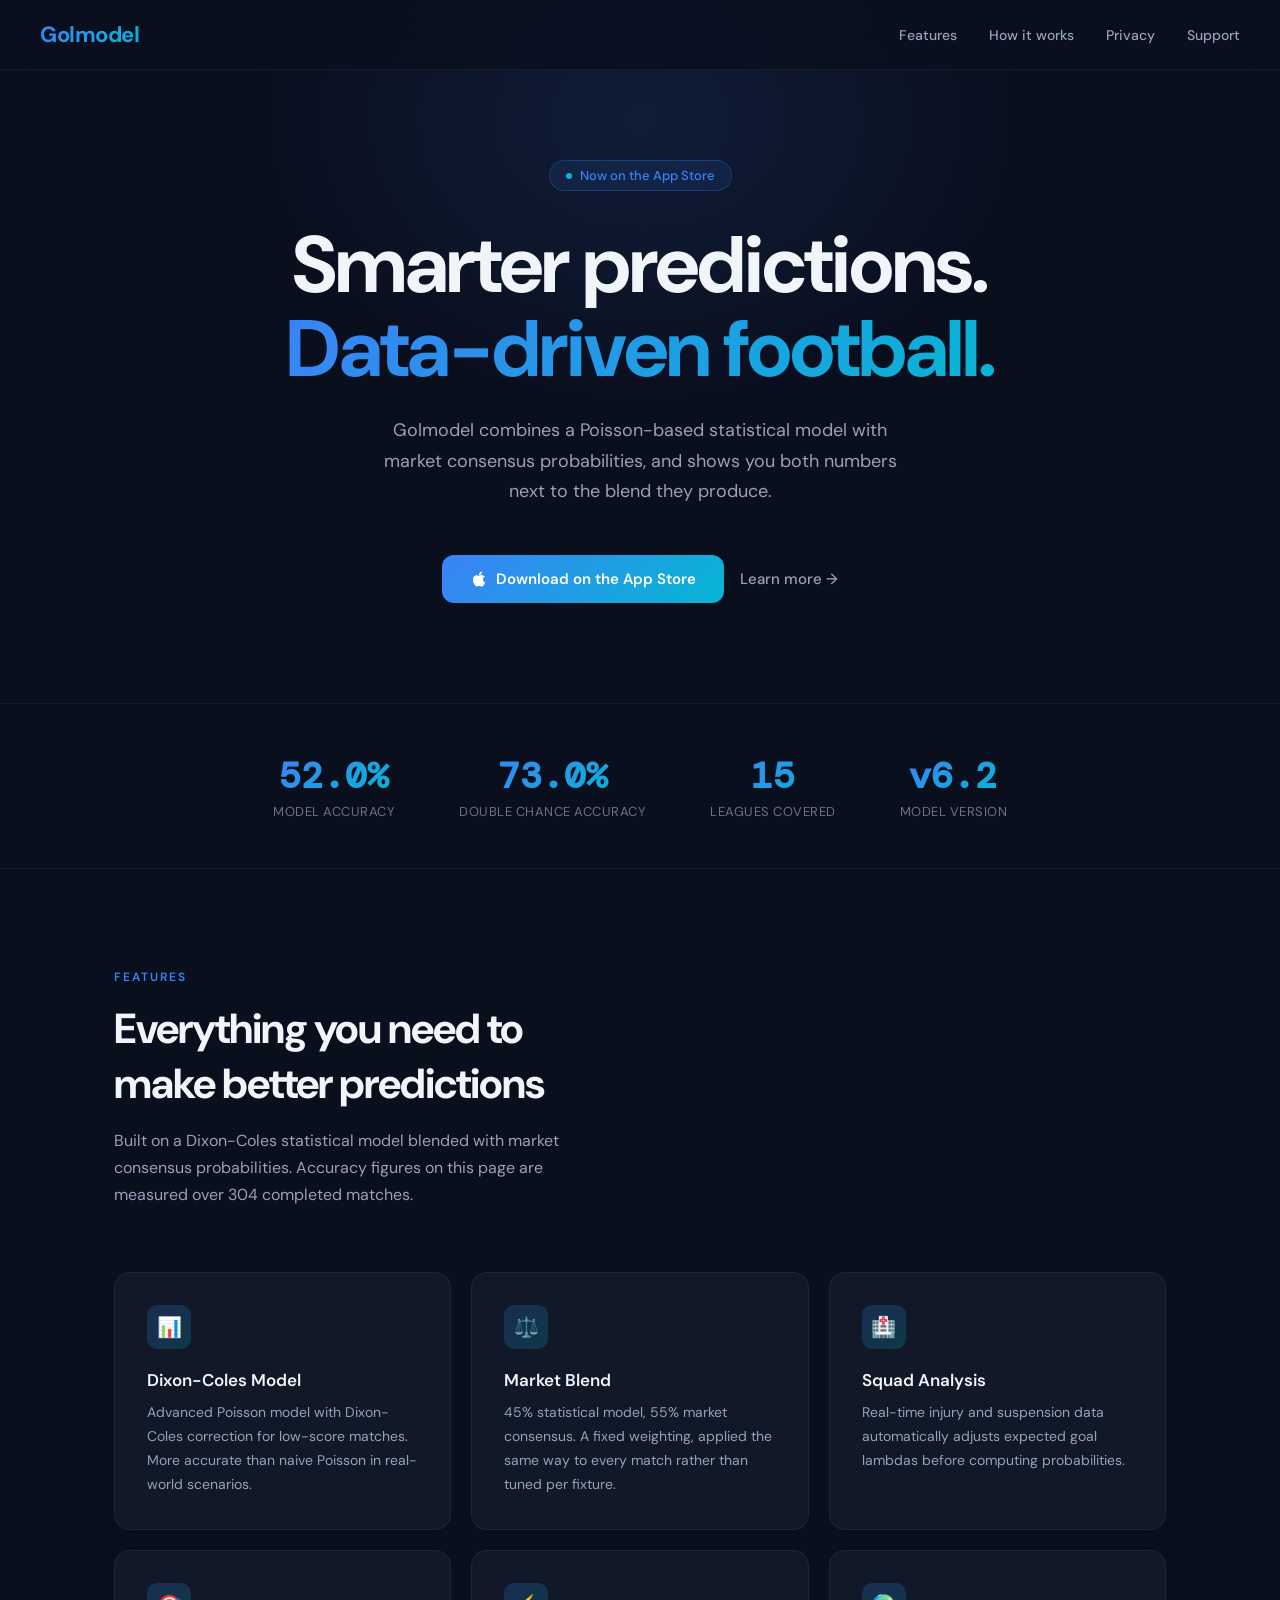
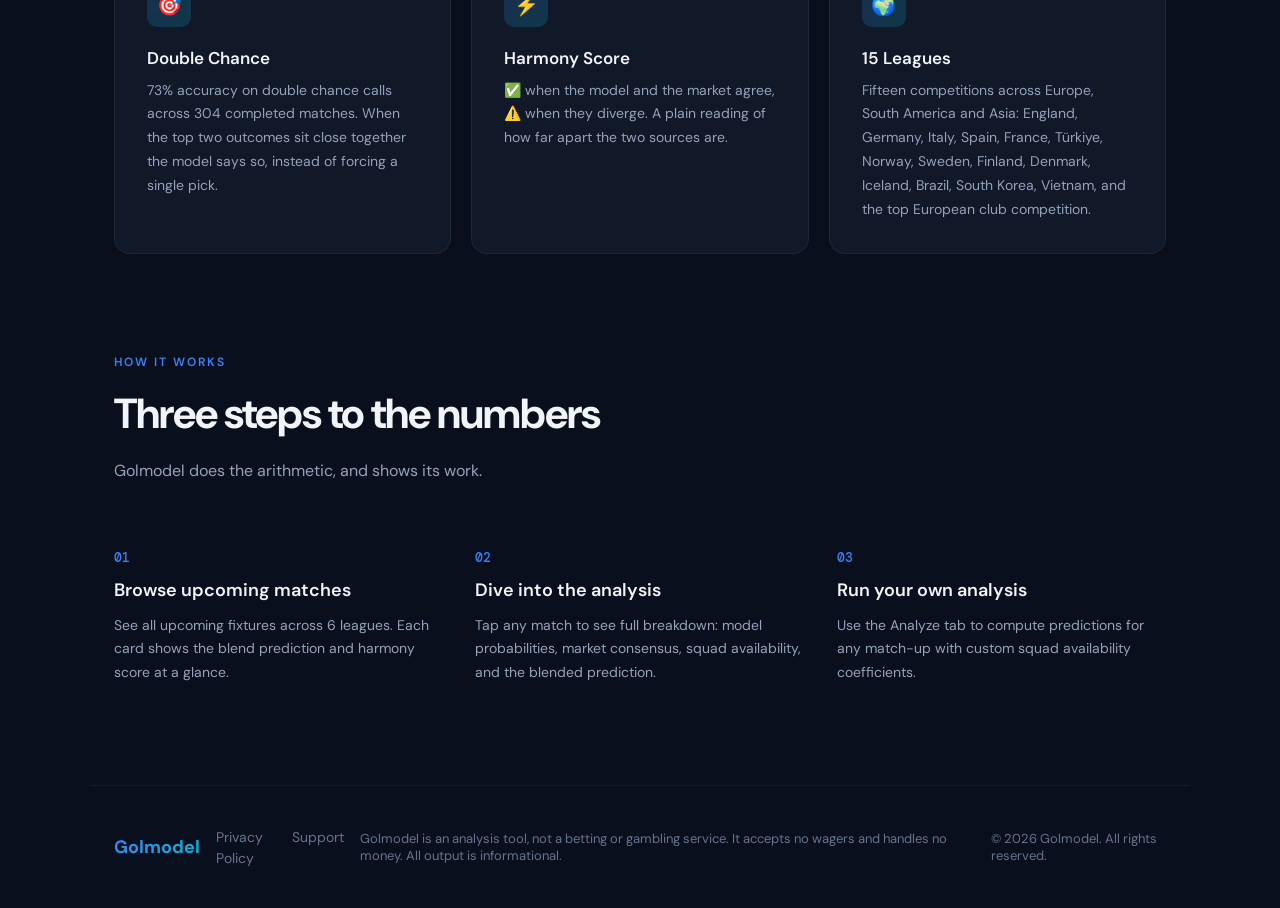
==== index.html @ 30068d5d "Say fifteen leagues, because that is how many there are The page claimed six and named six, with "fu" ====
<!DOCTYPE html>
<html lang="en">
<head>
  <meta charset="UTF-8">
  <meta name="viewport" content="width=device-width, initial-scale=1.0">
  <title>Golmodel — Football Predictions</title>
  <link rel="preconnect" href="https://fonts.googleapis.com">
  <link href="https://fonts.googleapis.com/css2?family=DM+Sans:wght@300;400;500;600;700&family=DM+Mono:wght@400;500&display=swap" rel="stylesheet">
  <style>
    :root {
      --bg: #0a0f1e;
      --card: #111827;
      --card2: #1e293b;
      --accent: #3b82f6;
      --cyan: #06b6d4;
      --muted: #64748b;
      --text: #f1f5f9;
      --text2: #94a3b8;
    }

    * { margin: 0; padding: 0; box-sizing: border-box; }

    body {
      font-family: 'DM Sans', sans-serif;
      background: var(--bg);
      color: var(--text);
      min-height: 100vh;
      overflow-x: hidden;
    }

    /* Background glow */
    body::before {
      content: '';
      position: fixed;
      top: -20%;
      left: 50%;
      transform: translateX(-50%);
      width: 800px;
      height: 600px;
      background: radial-gradient(ellipse, rgba(59,130,246,0.12) 0%, transparent 70%);
      pointer-events: none;
      z-index: 0;
    }

    nav {
      position: fixed;
      top: 0; left: 0; right: 0;
      z-index: 100;
      display: flex;
      align-items: center;
      justify-content: space-between;
      padding: 20px 40px;
      background: rgba(10,15,30,0.8);
      backdrop-filter: blur(20px);
      border-bottom: 1px solid rgba(255,255,255,0.05);
    }

    .nav-logo {
      font-size: 22px;
      font-weight: 700;
      background: linear-gradient(135deg, var(--accent), var(--cyan));
      -webkit-background-clip: text;
      -webkit-text-fill-color: transparent;
      letter-spacing: -0.5px;
    }

    .nav-links {
      display: flex;
      gap: 32px;
      list-style: none;
    }

    .nav-links a {
      color: var(--text2);
      text-decoration: none;
      font-size: 14px;
      font-weight: 500;
      transition: color 0.2s;
    }

    .nav-links a:hover { color: var(--text); }

    /* Hero */
    .hero {
      position: relative;
      z-index: 1;
      display: flex;
      flex-direction: column;
      align-items: center;
      text-align: center;
      padding: 160px 24px 100px;
    }

    .hero-badge {
      display: inline-flex;
      align-items: center;
      gap: 8px;
      background: rgba(59,130,246,0.1);
      border: 1px solid rgba(59,130,246,0.25);
      border-radius: 999px;
      padding: 6px 16px;
      font-size: 13px;
      font-weight: 500;
      color: var(--accent);
      margin-bottom: 32px;
    }

    .hero-badge::before {
      content: '';
      width: 6px;
      height: 6px;
      border-radius: 50%;
      background: var(--cyan);
      animation: pulse 2s infinite;
    }

    @keyframes pulse {
      0%, 100% { opacity: 1; transform: scale(1); }
      50% { opacity: 0.5; transform: scale(0.8); }
    }

    h1 {
      font-size: clamp(42px, 7vw, 80px);
      font-weight: 700;
      line-height: 1.05;
      letter-spacing: -2px;
      margin-bottom: 24px;
      max-width: 800px;
    }

    h1 span {
      background: linear-gradient(135deg, var(--accent) 0%, var(--cyan) 100%);
      -webkit-background-clip: text;
      -webkit-text-fill-color: transparent;
    }

    .hero-sub {
      font-size: 18px;
      color: var(--text2);
      max-width: 520px;
      line-height: 1.7;
      margin-bottom: 48px;
      font-weight: 400;
    }

    .cta-group {
      display: flex;
      gap: 16px;
      align-items: center;
      flex-wrap: wrap;
      justify-content: center;
    }

    .btn-primary {
      display: inline-flex;
      align-items: center;
      gap: 8px;
      background: linear-gradient(135deg, var(--accent), var(--cyan));
      color: white;
      text-decoration: none;
      padding: 14px 28px;
      border-radius: 12px;
      font-weight: 600;
      font-size: 15px;
      transition: opacity 0.2s, transform 0.2s;
    }

    .btn-primary:hover { opacity: 0.9; transform: translateY(-1px); }

    .btn-secondary {
      color: var(--text2);
      text-decoration: none;
      font-size: 15px;
      font-weight: 500;
      transition: color 0.2s;
    }

    .btn-secondary:hover { color: var(--text); }

    /* Stats bar */
    .stats-bar {
      position: relative;
      z-index: 1;
      display: flex;
      justify-content: center;
      gap: 64px;
      padding: 48px 24px;
      border-top: 1px solid rgba(255,255,255,0.05);
      border-bottom: 1px solid rgba(255,255,255,0.05);
      flex-wrap: wrap;
    }

    .stat {
      text-align: center;
    }

    .stat-value {
      font-size: 36px;
      font-weight: 700;
      background: linear-gradient(135deg, var(--accent), var(--cyan));
      -webkit-background-clip: text;
      -webkit-text-fill-color: transparent;
      font-family: 'DM Mono', monospace;
    }

    .stat-label {
      font-size: 13px;
      color: var(--muted);
      margin-top: 4px;
      text-transform: uppercase;
      letter-spacing: 0.5px;
    }

    /* Features */
    .section {
      position: relative;
      z-index: 1;
      max-width: 1100px;
      margin: 0 auto;
      padding: 100px 24px;
    }

    .section-label {
      font-size: 12px;
      font-weight: 600;
      color: var(--accent);
      text-transform: uppercase;
      letter-spacing: 2px;
      margin-bottom: 16px;
    }

    .section-title {
      font-size: clamp(28px, 4vw, 42px);
      font-weight: 700;
      letter-spacing: -1px;
      margin-bottom: 16px;
    }

    .section-sub {
      font-size: 16px;
      color: var(--text2);
      max-width: 480px;
      line-height: 1.7;
      margin-bottom: 64px;
    }

    .features-grid {
      display: grid;
      grid-template-columns: repeat(auto-fit, minmax(300px, 1fr));
      gap: 20px;
    }

    .feature-card {
      background: var(--card);
      border: 1px solid rgba(255,255,255,0.06);
      border-radius: 16px;
      padding: 32px;
      transition: border-color 0.2s, transform 0.2s;
    }

    .feature-card:hover {
      border-color: rgba(59,130,246,0.3);
      transform: translateY(-2px);
    }

    .feature-icon {
      width: 44px;
      height: 44px;
      border-radius: 10px;
      background: linear-gradient(135deg, rgba(59,130,246,0.2), rgba(6,182,212,0.2));
      display: flex;
      align-items: center;
      justify-content: center;
      font-size: 20px;
      margin-bottom: 20px;
    }

    .feature-title {
      font-size: 17px;
      font-weight: 600;
      margin-bottom: 10px;
    }

    .feature-desc {
      font-size: 14px;
      color: var(--text2);
      line-height: 1.7;
    }

    /* How it works */
    .steps {
      display: grid;
      grid-template-columns: repeat(auto-fit, minmax(220px, 1fr));
      gap: 32px;
    }

    .step {
      display: flex;
      flex-direction: column;
      gap: 12px;
    }

    .step-num {
      font-family: 'DM Mono', monospace;
      font-size: 13px;
      color: var(--accent);
      font-weight: 500;
    }

    .step-title {
      font-size: 18px;
      font-weight: 600;
    }

    .step-desc {
      font-size: 14px;
      color: var(--text2);
      line-height: 1.7;
    }

    /* Footer */
    footer {
      position: relative;
      z-index: 1;
      border-top: 1px solid rgba(255,255,255,0.05);
      padding: 40px 24px;
      display: flex;
      align-items: center;
      justify-content: space-between;
      max-width: 1100px;
      margin: 0 auto;
      flex-wrap: gap;
      gap: 16px;
    }

    .footer-logo {
      font-size: 18px;
      font-weight: 700;
      background: linear-gradient(135deg, var(--accent), var(--cyan));
      -webkit-background-clip: text;
      -webkit-text-fill-color: transparent;
    }

    .footer-links {
      display: flex;
      gap: 24px;
      list-style: none;
    }

    .footer-links a {
      color: var(--muted);
      text-decoration: none;
      font-size: 14px;
      transition: color 0.2s;
    }

    .footer-links a:hover { color: var(--text); }

    .footer-copy {
      color: var(--muted);
      font-size: 13px;
    }

    @media (max-width: 600px) {
      nav { padding: 16px 20px; }
      .nav-links { display: none; }
      .stats-bar { gap: 32px; }
      footer { flex-direction: column; text-align: center; }
    }
  </style>
</head>
<body>

  <nav>
    <div class="nav-logo">Golmodel</div>
    <ul class="nav-links">
      <li><a href="#features">Features</a></li>
      <li><a href="#how-it-works">How it works</a></li>
      <li><a href="privacy.html">Privacy</a></li>
      <li><a href="support.html">Support</a></li>
    </ul>
  </nav>

  <section class="hero">
    <div class="hero-badge">Now on the App Store</div>
    <h1>Smarter predictions.<br><span>Data-driven football.</span></h1>
    <p class="hero-sub">Golmodel combines a Poisson-based statistical model with market consensus probabilities, and shows you both numbers next to the blend they produce.</p>
    <div class="cta-group">
      <a href="https://apps.apple.com/app/id6762003027" class="btn-primary" target="_blank" rel="noopener">
        <svg width="18" height="18" viewBox="0 0 24 24" fill="currentColor"><path d="M18.71 19.5c-.83 1.24-1.71 2.45-3.05 2.47-1.34.03-1.77-.79-3.29-.79-1.53 0-2 .77-3.27.82-1.31.05-2.3-1.32-3.14-2.53C4.25 17 2.94 12.45 4.7 9.39c.87-1.52 2.43-2.48 4.12-2.51 1.28-.02 2.5.87 3.29.87.78 0 2.26-1.07 3.8-.91.65.03 2.47.26 3.64 1.98-.09.06-2.17 1.28-2.15 3.81.03 3.02 2.65 4.03 2.68 4.04-.03.07-.42 1.44-1.38 2.83M13 3.5c.73-.83 1.94-1.46 2.94-1.5.13 1.17-.34 2.35-1.04 3.19-.69.85-1.83 1.51-2.95 1.42-.15-1.15.41-2.35 1.05-3.11z"/></svg>
        Download on the App Store
      </a>
      <a href="#features" class="btn-secondary">Learn more →</a>
    </div>
  </section>

  <div class="stats-bar">
    <div class="stat">
      <div class="stat-value">52.0%</div>
      <div class="stat-label">Model accuracy</div>
    </div>
    <div class="stat">
      <div class="stat-value">73.0%</div>
      <div class="stat-label">Double chance accuracy</div>
    </div>
    <div class="stat">
      <div class="stat-value">15</div>
      <div class="stat-label">Leagues covered</div>
    </div>
    <div class="stat">
      <div class="stat-value">v6.2</div>
      <div class="stat-label">Model version</div>
    </div>
  </div>

  <section class="section" id="features">
    <div class="section-label">Features</div>
    <h2 class="section-title">Everything you need to<br>make better predictions</h2>
    <p class="section-sub">Built on a Dixon-Coles statistical model blended with market consensus probabilities. Accuracy figures on this page are measured over 304 completed matches.</p>
    <div class="features-grid">
      <div class="feature-card">
        <div class="feature-icon">📊</div>
        <div class="feature-title">Dixon-Coles Model</div>
        <div class="feature-desc">Advanced Poisson model with Dixon-Coles correction for low-score matches. More accurate than naive Poisson in real-world scenarios.</div>
      </div>
      <div class="feature-card">
        <div class="feature-icon">⚖️</div>
        <div class="feature-title">Market Blend</div>
        <div class="feature-desc">45% statistical model, 55% market consensus. A fixed weighting, applied the same way to every match rather than tuned per fixture.</div>
      </div>
      <div class="feature-card">
        <div class="feature-icon">🏥</div>
        <div class="feature-title">Squad Analysis</div>
        <div class="feature-desc">Real-time injury and suspension data automatically adjusts expected goal lambdas before computing probabilities.</div>
      </div>
      <div class="feature-card">
        <div class="feature-icon">🎯</div>
        <div class="feature-title">Double Chance</div>
        <div class="feature-desc">73% accuracy on double chance calls across 304 completed matches. When the top two outcomes sit close together the model says so, instead of forcing a single pick.</div>
      </div>
      <div class="feature-card">
        <div class="feature-icon">⚡️</div>
        <div class="feature-title">Harmony Score</div>
        <div class="feature-desc">✅ when the model and the market agree, ⚠️ when they diverge. A plain reading of how far apart the two sources are.</div>
      </div>
      <div class="feature-card">
        <div class="feature-icon">🌍</div>
        <div class="feature-title">15 Leagues</div>
        <div class="feature-desc">Fifteen competitions across Europe, South America and Asia: England, Germany, Italy, Spain, France, Türkiye, Norway, Sweden, Finland, Denmark, Iceland, Brazil, South Korea, Vietnam, and the top European club competition.</div>
      </div>
    </div>
  </section>

  <section class="section" id="how-it-works" style="padding-top: 0;">
    <div class="section-label">How it works</div>
    <h2 class="section-title">Three steps to the numbers</h2>
    <p class="section-sub">Golmodel does the arithmetic, and shows its work.</p>
    <div class="steps">
      <div class="step">
        <div class="step-num">01</div>
        <div class="step-title">Browse upcoming matches</div>
        <div class="step-desc">See all upcoming fixtures across 6 leagues. Each card shows the blend prediction and harmony score at a glance.</div>
      </div>
      <div class="step">
        <div class="step-num">02</div>
        <div class="step-title">Dive into the analysis</div>
        <div class="step-desc">Tap any match to see full breakdown: model probabilities, market consensus, squad availability, and the blended prediction.</div>
      </div>
      <div class="step">
        <div class="step-num">03</div>
        <div class="step-title">Run your own analysis</div>
        <div class="step-desc">Use the Analyze tab to compute predictions for any match-up with custom squad availability coefficients.</div>
      </div>
    </div>
  </section>

  <footer>
    <div class="footer-logo">Golmodel</div>
    <ul class="footer-links">
      <li><a href="privacy.html">Privacy Policy</a></li>
      <li><a href="support.html">Support</a></li>
    </ul>
    <div class="footer-copy">Golmodel is an analysis tool, not a betting or gambling service. It accepts no wagers and handles no money. All output is informational.</div>
    <div class="footer-copy">© 2026 Golmodel. All rights reserved.</div>
  </footer>

</body>
</html>
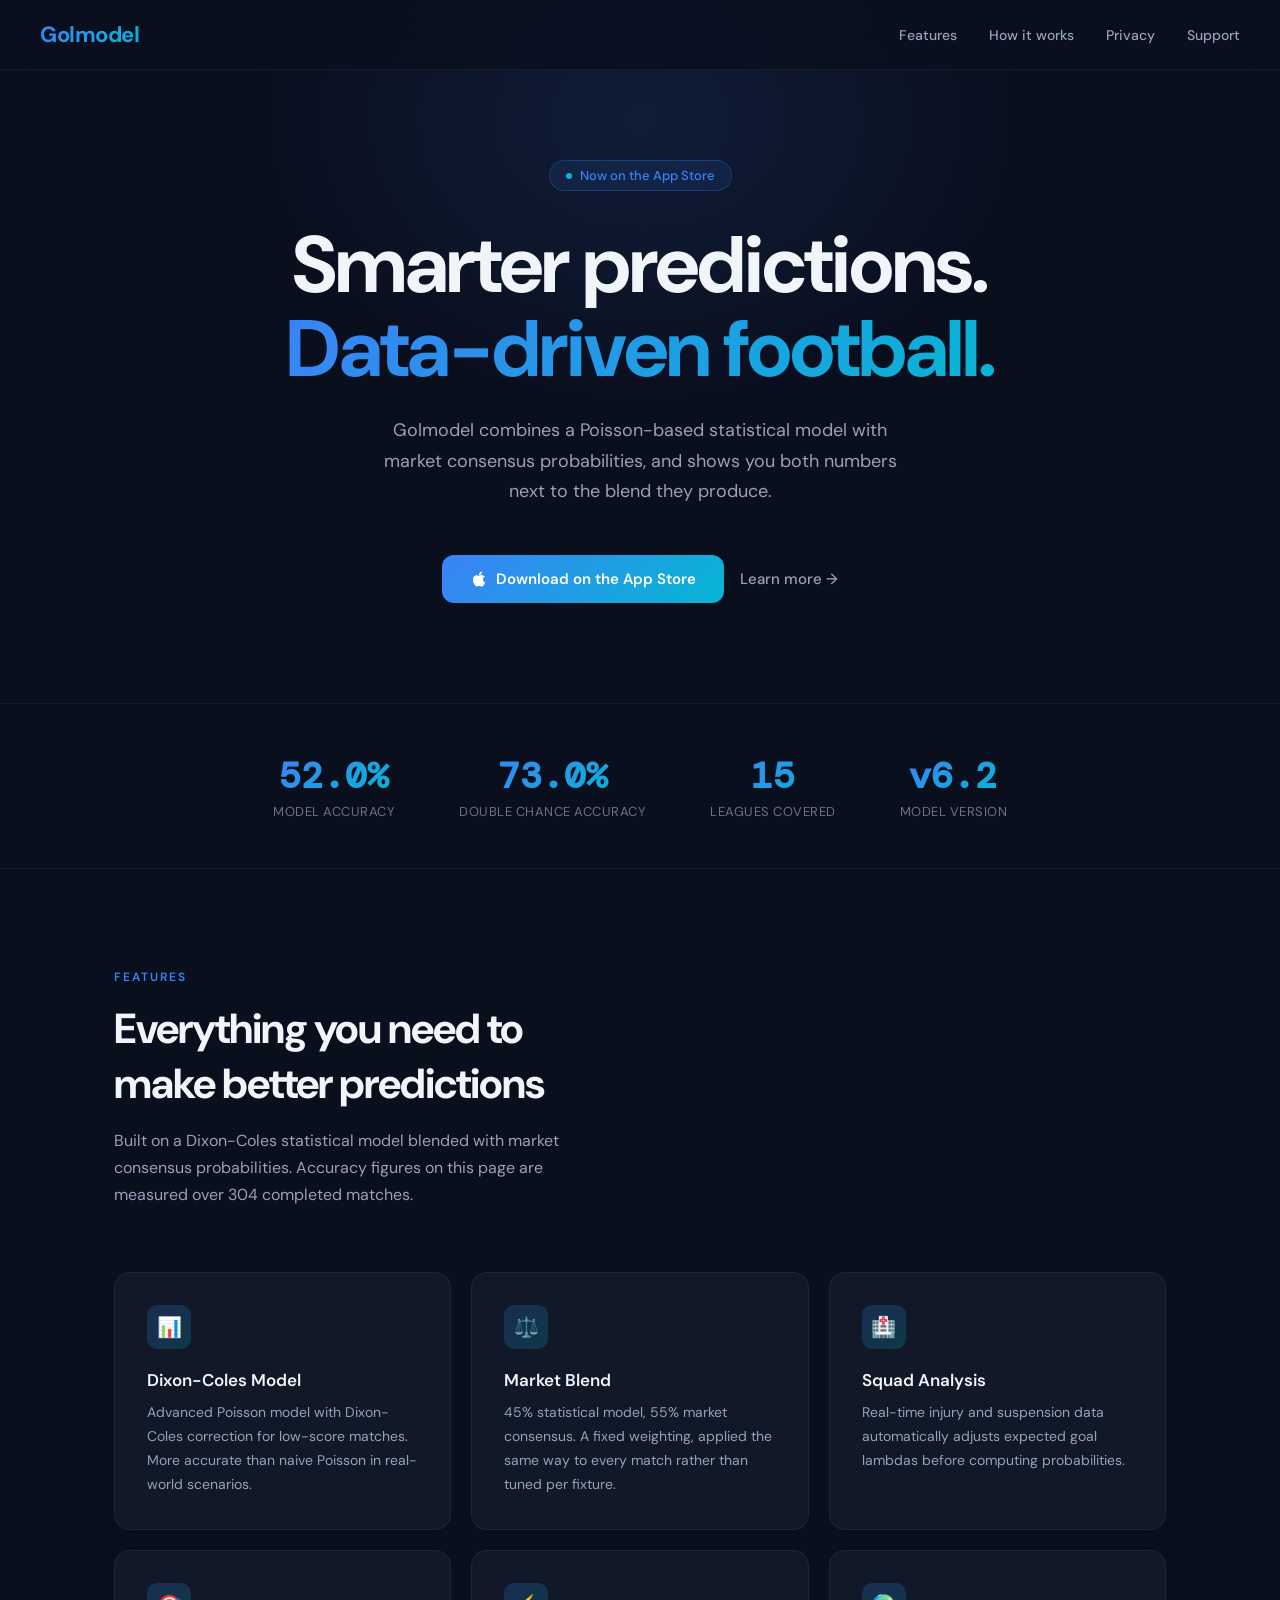
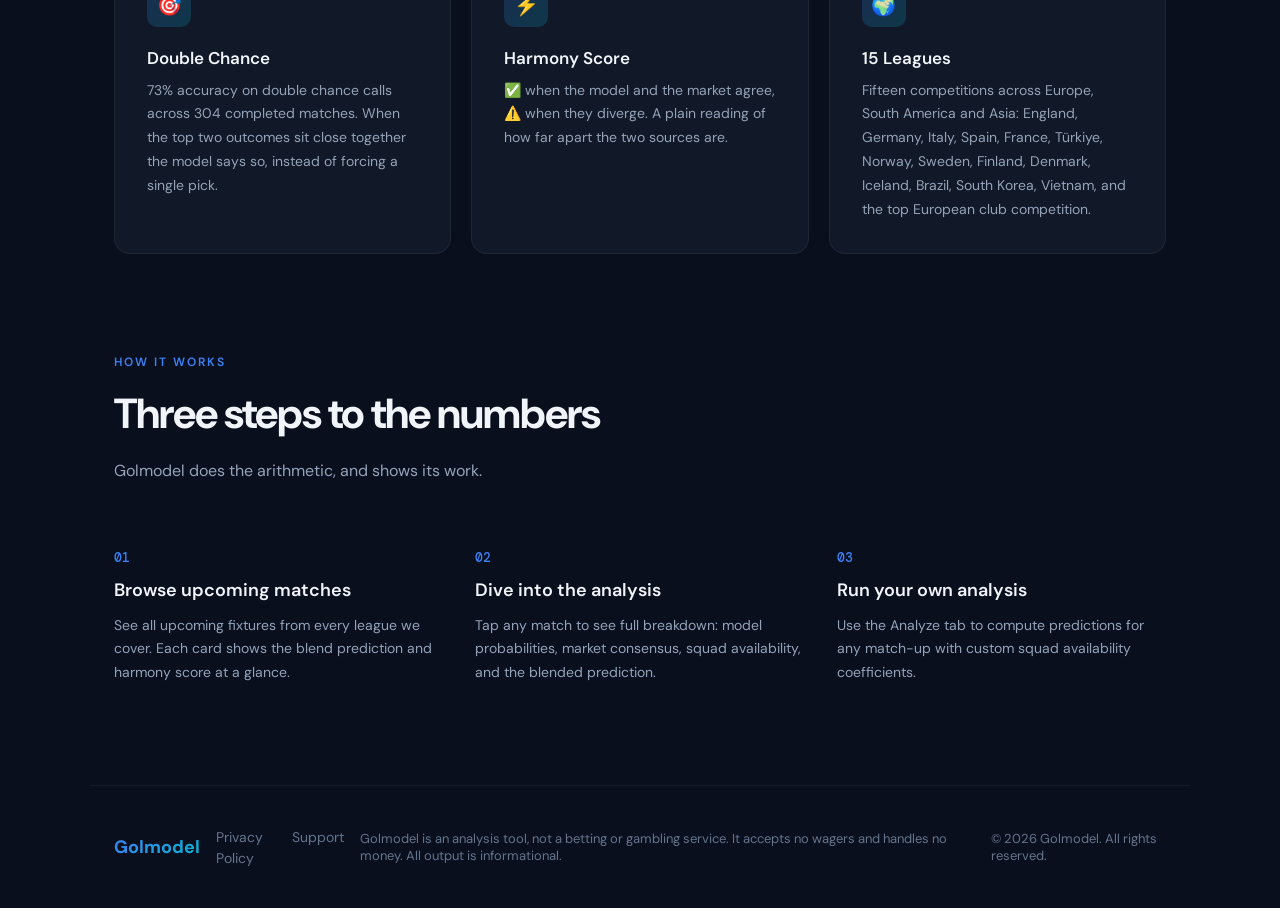
==== commit 5d42d0b3: "Drop the third league count, the one I missed 30068d5 fixed the stat tile and the feature card and l" ====
--- a/index.html
+++ b/index.html
@@ -459,7 +459,7 @@
       <div class="step">
         <div class="step-num">01</div>
         <div class="step-title">Browse upcoming matches</div>
-        <div class="step-desc">See all upcoming fixtures across 6 leagues. Each card shows the blend prediction and harmony score at a glance.</div>
+        <div class="step-desc">See all upcoming fixtures from every league we cover. Each card shows the blend prediction and harmony score at a glance.</div>
       </div>
       <div class="step">
         <div class="step-num">02</div>
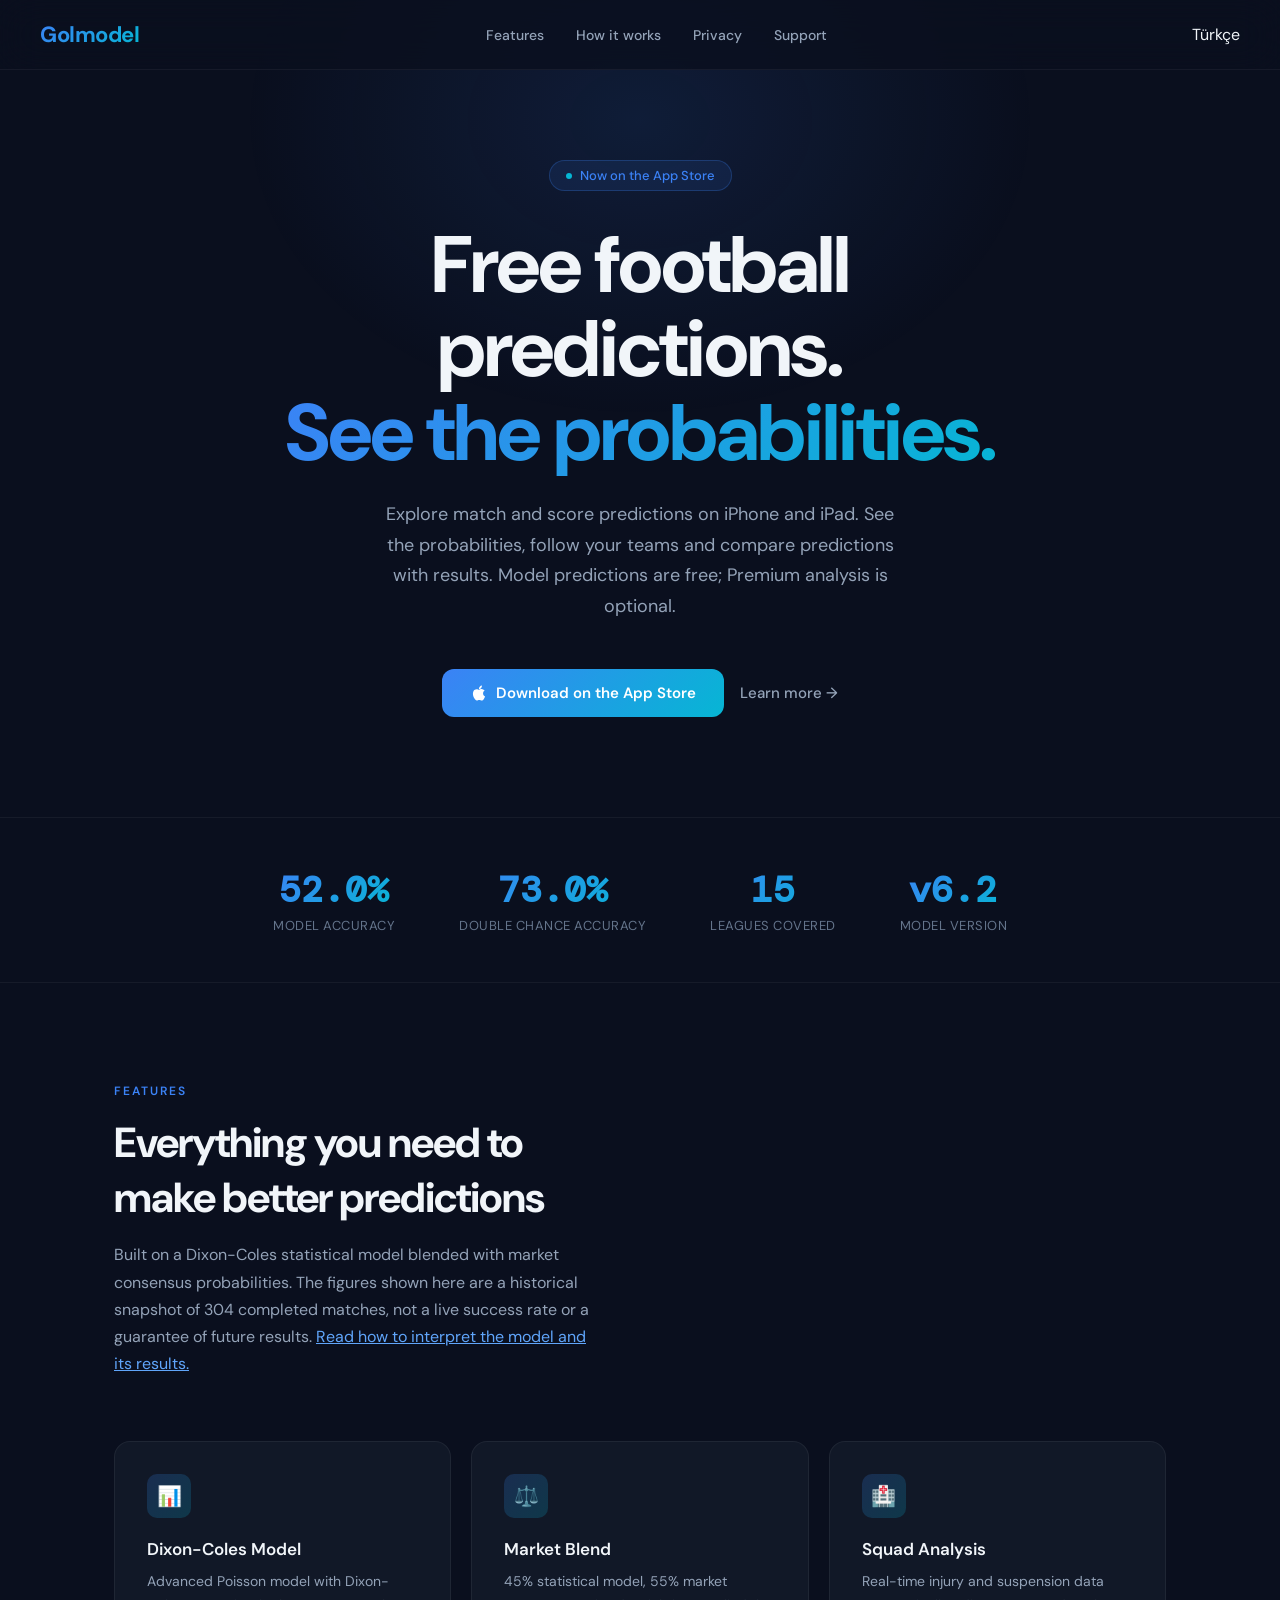
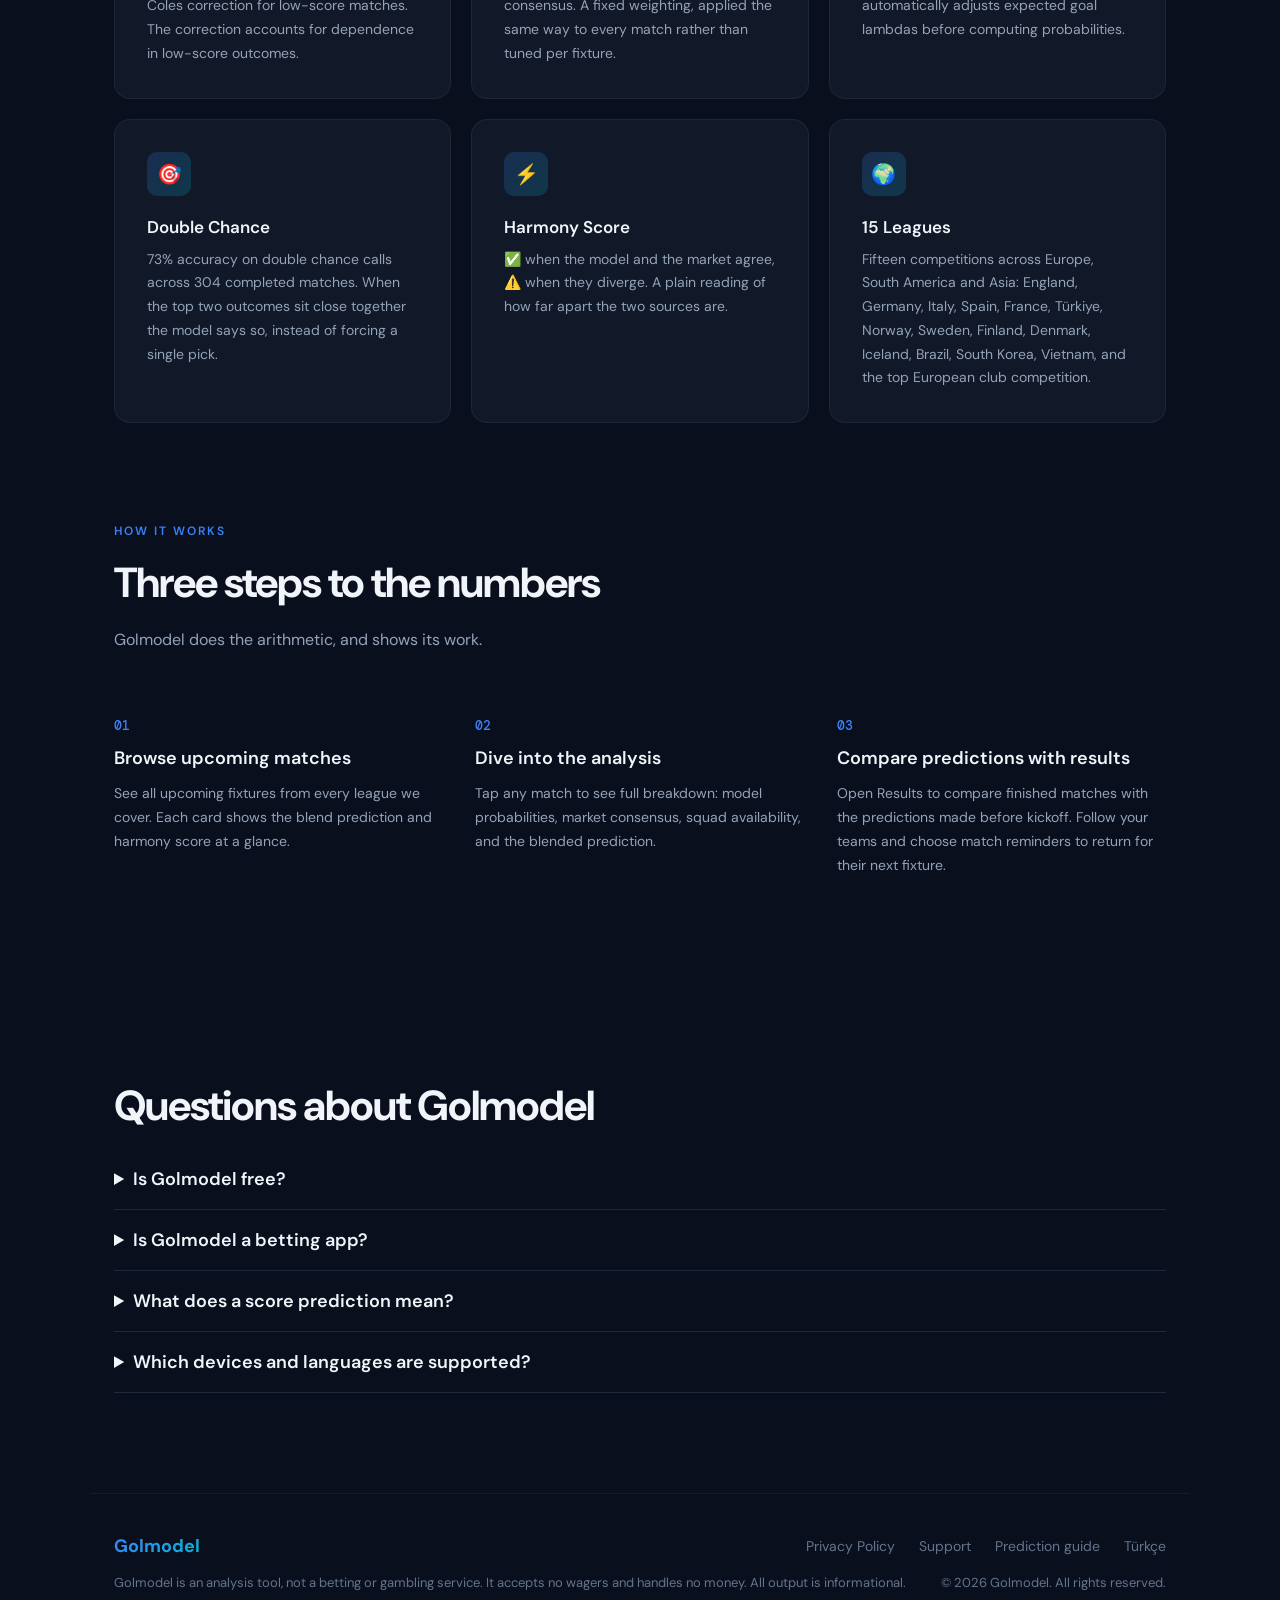
==== commit deaa2455: "Add Turkish pages and improve search discovery Co-Authored-By: Claude Opus 5.5 <noreply@anthropic.co" ====
--- a/index.html
+++ b/index.html
@@ -3,388 +3,46 @@
 <head>
   <meta charset="UTF-8">
   <meta name="viewport" content="width=device-width, initial-scale=1.0">
-  <title>Golmodel — Football Predictions</title>
+  <title>Golmodel: Free Football Predictions for iPhone &amp; iPad</title>
+  <meta name="description" content="Explore free football match predictions, score probabilities and past results. Follow your teams with Golmodel for iPhone and iPad. Optional Premium analysis.">
+  <link rel="canonical" href="https://brksp.github.io/fureca-website/">
+  <meta name="robots" content="index,follow,max-image-preview:large">
+  <meta name="apple-itunes-app" content="app-id=6762003027">
+  <meta property="og:type" content="website">
+  <meta property="og:site_name" content="Golmodel">
+  <meta property="og:title" content="Golmodel: Free Football Predictions for iPhone &amp; iPad">
+  <meta property="og:description" content="Explore free football match predictions, score probabilities and past results. Follow your teams with Golmodel for iPhone and iPad. Optional Premium analysis.">
+  <meta property="og:url" content="https://brksp.github.io/fureca-website/">
+  <meta property="og:locale" content="en_US">
+  <meta name="twitter:card" content="summary">
+  <meta name="twitter:title" content="Golmodel: Free Football Predictions for iPhone &amp; iPad">
+  <meta name="twitter:description" content="Explore free football match predictions, score probabilities and past results. Follow your teams with Golmodel for iPhone and iPad. Optional Premium analysis.">
+  <link rel="alternate" hreflang="en" href="https://brksp.github.io/fureca-website/">
+  <link rel="alternate" hreflang="tr" href="https://brksp.github.io/fureca-website/tr/">
+  <link rel="alternate" hreflang="x-default" href="https://brksp.github.io/fureca-website/">
+  <script type="application/ld+json">{"@context": "https://schema.org", "@type": "WebPage", "@id": "https://brksp.github.io/fureca-website/#page", "url": "https://brksp.github.io/fureca-website/", "name": "Golmodel: Free Football Predictions for iPhone & iPad", "description": "Explore free football match predictions, score probabilities and past results. Follow your teams with Golmodel for iPhone and iPad. Optional Premium analysis.", "inLanguage": "en", "mainEntity": {"@type": "SoftwareApplication", "@id": "https://brksp.github.io/fureca-website/#app", "name": "Golmodel", "url": "https://brksp.github.io/fureca-website/", "applicationCategory": "SportsApplication", "operatingSystem": "iOS 17.0 or later; iPadOS 17.0 or later", "inLanguage": ["en", "tr"], "downloadUrl": "https://apps.apple.com/app/id6762003027", "sameAs": ["https://apps.apple.com/app/id6762003027"], "offers": {"@type": "Offer", "price": "0", "priceCurrency": "USD", "description": "Free download and model predictions; optional in-app purchases."}}}</script>
+
   <link rel="preconnect" href="https://fonts.googleapis.com">
   <link href="https://fonts.googleapis.com/css2?family=DM+Sans:wght@300;400;500;600;700&family=DM+Mono:wght@400;500&display=swap" rel="stylesheet">
-  <style>
-    :root {
-      --bg: #0a0f1e;
-      --card: #111827;
-      --card2: #1e293b;
-      --accent: #3b82f6;
-      --cyan: #06b6d4;
-      --muted: #64748b;
-      --text: #f1f5f9;
-      --text2: #94a3b8;
-    }
-
-    * { margin: 0; padding: 0; box-sizing: border-box; }
-
-    body {
-      font-family: 'DM Sans', sans-serif;
-      background: var(--bg);
-      color: var(--text);
-      min-height: 100vh;
-      overflow-x: hidden;
-    }
-
-    /* Background glow */
-    body::before {
-      content: '';
-      position: fixed;
-      top: -20%;
-      left: 50%;
-      transform: translateX(-50%);
-      width: 800px;
-      height: 600px;
-      background: radial-gradient(ellipse, rgba(59,130,246,0.12) 0%, transparent 70%);
-      pointer-events: none;
-      z-index: 0;
-    }
-
-    nav {
-      position: fixed;
-      top: 0; left: 0; right: 0;
-      z-index: 100;
-      display: flex;
-      align-items: center;
-      justify-content: space-between;
-      padding: 20px 40px;
-      background: rgba(10,15,30,0.8);
-      backdrop-filter: blur(20px);
-      border-bottom: 1px solid rgba(255,255,255,0.05);
-    }
-
-    .nav-logo {
-      font-size: 22px;
-      font-weight: 700;
-      background: linear-gradient(135deg, var(--accent), var(--cyan));
-      -webkit-background-clip: text;
-      -webkit-text-fill-color: transparent;
-      letter-spacing: -0.5px;
-    }
-
-    .nav-links {
-      display: flex;
-      gap: 32px;
-      list-style: none;
-    }
-
-    .nav-links a {
-      color: var(--text2);
-      text-decoration: none;
-      font-size: 14px;
-      font-weight: 500;
-      transition: color 0.2s;
-    }
-
-    .nav-links a:hover { color: var(--text); }
-
-    /* Hero */
-    .hero {
-      position: relative;
-      z-index: 1;
-      display: flex;
-      flex-direction: column;
-      align-items: center;
-      text-align: center;
-      padding: 160px 24px 100px;
-    }
-
-    .hero-badge {
-      display: inline-flex;
-      align-items: center;
-      gap: 8px;
-      background: rgba(59,130,246,0.1);
-      border: 1px solid rgba(59,130,246,0.25);
-      border-radius: 999px;
-      padding: 6px 16px;
-      font-size: 13px;
-      font-weight: 500;
-      color: var(--accent);
-      margin-bottom: 32px;
-    }
-
-    .hero-badge::before {
-      content: '';
-      width: 6px;
-      height: 6px;
-      border-radius: 50%;
-      background: var(--cyan);
-      animation: pulse 2s infinite;
-    }
-
-    @keyframes pulse {
-      0%, 100% { opacity: 1; transform: scale(1); }
-      50% { opacity: 0.5; transform: scale(0.8); }
-    }
-
-    h1 {
-      font-size: clamp(42px, 7vw, 80px);
-      font-weight: 700;
-      line-height: 1.05;
-      letter-spacing: -2px;
-      margin-bottom: 24px;
-      max-width: 800px;
-    }
-
-    h1 span {
-      background: linear-gradient(135deg, var(--accent) 0%, var(--cyan) 100%);
-      -webkit-background-clip: text;
-      -webkit-text-fill-color: transparent;
-    }
-
-    .hero-sub {
-      font-size: 18px;
-      color: var(--text2);
-      max-width: 520px;
-      line-height: 1.7;
-      margin-bottom: 48px;
-      font-weight: 400;
-    }
-
-    .cta-group {
-      display: flex;
-      gap: 16px;
-      align-items: center;
-      flex-wrap: wrap;
-      justify-content: center;
-    }
-
-    .btn-primary {
-      display: inline-flex;
-      align-items: center;
-      gap: 8px;
-      background: linear-gradient(135deg, var(--accent), var(--cyan));
-      color: white;
-      text-decoration: none;
-      padding: 14px 28px;
-      border-radius: 12px;
-      font-weight: 600;
-      font-size: 15px;
-      transition: opacity 0.2s, transform 0.2s;
-    }
-
-    .btn-primary:hover { opacity: 0.9; transform: translateY(-1px); }
-
-    .btn-secondary {
-      color: var(--text2);
-      text-decoration: none;
-      font-size: 15px;
-      font-weight: 500;
-      transition: color 0.2s;
-    }
-
-    .btn-secondary:hover { color: var(--text); }
-
-    /* Stats bar */
-    .stats-bar {
-      position: relative;
-      z-index: 1;
-      display: flex;
-      justify-content: center;
-      gap: 64px;
-      padding: 48px 24px;
-      border-top: 1px solid rgba(255,255,255,0.05);
-      border-bottom: 1px solid rgba(255,255,255,0.05);
-      flex-wrap: wrap;
-    }
-
-    .stat {
-      text-align: center;
-    }
-
-    .stat-value {
-      font-size: 36px;
-      font-weight: 700;
-      background: linear-gradient(135deg, var(--accent), var(--cyan));
-      -webkit-background-clip: text;
-      -webkit-text-fill-color: transparent;
-      font-family: 'DM Mono', monospace;
-    }
-
-    .stat-label {
-      font-size: 13px;
-      color: var(--muted);
-      margin-top: 4px;
-      text-transform: uppercase;
-      letter-spacing: 0.5px;
-    }
-
-    /* Features */
-    .section {
-      position: relative;
-      z-index: 1;
-      max-width: 1100px;
-      margin: 0 auto;
-      padding: 100px 24px;
-    }
-
-    .section-label {
-      font-size: 12px;
-      font-weight: 600;
-      color: var(--accent);
-      text-transform: uppercase;
-      letter-spacing: 2px;
-      margin-bottom: 16px;
-    }
-
-    .section-title {
-      font-size: clamp(28px, 4vw, 42px);
-      font-weight: 700;
-      letter-spacing: -1px;
-      margin-bottom: 16px;
-    }
-
-    .section-sub {
-      font-size: 16px;
-      color: var(--text2);
-      max-width: 480px;
-      line-height: 1.7;
-      margin-bottom: 64px;
-    }
-
-    .features-grid {
-      display: grid;
-      grid-template-columns: repeat(auto-fit, minmax(300px, 1fr));
-      gap: 20px;
-    }
-
-    .feature-card {
-      background: var(--card);
-      border: 1px solid rgba(255,255,255,0.06);
-      border-radius: 16px;
-      padding: 32px;
-      transition: border-color 0.2s, transform 0.2s;
-    }
-
-    .feature-card:hover {
-      border-color: rgba(59,130,246,0.3);
-      transform: translateY(-2px);
-    }
-
-    .feature-icon {
-      width: 44px;
-      height: 44px;
-      border-radius: 10px;
-      background: linear-gradient(135deg, rgba(59,130,246,0.2), rgba(6,182,212,0.2));
-      display: flex;
-      align-items: center;
-      justify-content: center;
-      font-size: 20px;
-      margin-bottom: 20px;
-    }
-
-    .feature-title {
-      font-size: 17px;
-      font-weight: 600;
-      margin-bottom: 10px;
-    }
-
-    .feature-desc {
-      font-size: 14px;
-      color: var(--text2);
-      line-height: 1.7;
-    }
-
-    /* How it works */
-    .steps {
-      display: grid;
-      grid-template-columns: repeat(auto-fit, minmax(220px, 1fr));
-      gap: 32px;
-    }
-
-    .step {
-      display: flex;
-      flex-direction: column;
-      gap: 12px;
-    }
-
-    .step-num {
-      font-family: 'DM Mono', monospace;
-      font-size: 13px;
-      color: var(--accent);
-      font-weight: 500;
-    }
-
-    .step-title {
-      font-size: 18px;
-      font-weight: 600;
-    }
-
-    .step-desc {
-      font-size: 14px;
-      color: var(--text2);
-      line-height: 1.7;
-    }
-
-    /* Footer */
-    footer {
-      position: relative;
-      z-index: 1;
-      border-top: 1px solid rgba(255,255,255,0.05);
-      padding: 40px 24px;
-      display: flex;
-      align-items: center;
-      justify-content: space-between;
-      max-width: 1100px;
-      margin: 0 auto;
-      flex-wrap: gap;
-      gap: 16px;
-    }
-
-    .footer-logo {
-      font-size: 18px;
-      font-weight: 700;
-      background: linear-gradient(135deg, var(--accent), var(--cyan));
-      -webkit-background-clip: text;
-      -webkit-text-fill-color: transparent;
-    }
-
-    .footer-links {
-      display: flex;
-      gap: 24px;
-      list-style: none;
-    }
-
-    .footer-links a {
-      color: var(--muted);
-      text-decoration: none;
-      font-size: 14px;
-      transition: color 0.2s;
-    }
-
-    .footer-links a:hover { color: var(--text); }
-
-    .footer-copy {
-      color: var(--muted);
-      font-size: 13px;
-    }
-
-    @media (max-width: 600px) {
-      nav { padding: 16px 20px; }
-      .nav-links { display: none; }
-      .stats-bar { gap: 32px; }
-      footer { flex-direction: column; text-align: center; }
-    }
-  </style>
+  <link rel="stylesheet" href="assets/site.css">
 </head>
 <body>
 
   <nav>
-    <div class="nav-logo">Golmodel</div>
+    <a class="nav-logo" href="./">Golmodel</a>
     <ul class="nav-links">
       <li><a href="#features">Features</a></li>
       <li><a href="#how-it-works">How it works</a></li>
       <li><a href="privacy.html">Privacy</a></li>
       <li><a href="support.html">Support</a></li>
     </ul>
+    <a class="language-link" href="tr/" lang="tr" hreflang="tr">Türkçe</a>
   </nav>
 
   <section class="hero">
     <div class="hero-badge">Now on the App Store</div>
-    <h1>Smarter predictions.<br><span>Data-driven football.</span></h1>
-    <p class="hero-sub">Golmodel combines a Poisson-based statistical model with market consensus probabilities, and shows you both numbers next to the blend they produce.</p>
+    <h1>Free football predictions.<br><span>See the probabilities.</span></h1>
+    <p class="hero-sub">Explore match and score predictions on iPhone and iPad. See the probabilities, follow your teams and compare predictions with results. Model predictions are free; Premium analysis is optional.</p>
     <div class="cta-group">
       <a href="https://apps.apple.com/app/id6762003027" class="btn-primary" target="_blank" rel="noopener">
         <svg width="18" height="18" viewBox="0 0 24 24" fill="currentColor"><path d="M18.71 19.5c-.83 1.24-1.71 2.45-3.05 2.47-1.34.03-1.77-.79-3.29-.79-1.53 0-2 .77-3.27.82-1.31.05-2.3-1.32-3.14-2.53C4.25 17 2.94 12.45 4.7 9.39c.87-1.52 2.43-2.48 4.12-2.51 1.28-.02 2.5.87 3.29.87.78 0 2.26-1.07 3.8-.91.65.03 2.47.26 3.64 1.98-.09.06-2.17 1.28-2.15 3.81.03 3.02 2.65 4.03 2.68 4.04-.03.07-.42 1.44-1.38 2.83M13 3.5c.73-.83 1.94-1.46 2.94-1.5.13 1.17-.34 2.35-1.04 3.19-.69.85-1.83 1.51-2.95 1.42-.15-1.15.41-2.35 1.05-3.11z"/></svg>
@@ -416,12 +74,12 @@
   <section class="section" id="features">
     <div class="section-label">Features</div>
     <h2 class="section-title">Everything you need to<br>make better predictions</h2>
-    <p class="section-sub">Built on a Dixon-Coles statistical model blended with market consensus probabilities. Accuracy figures on this page are measured over 304 completed matches.</p>
+    <p class="section-sub">Built on a Dixon-Coles statistical model blended with market consensus probabilities. The figures shown here are a historical snapshot of 304 completed matches, not a live success rate or a guarantee of future results. <a href="how-it-works.html">Read how to interpret the model and its results.</a></p>
     <div class="features-grid">
       <div class="feature-card">
         <div class="feature-icon">📊</div>
         <div class="feature-title">Dixon-Coles Model</div>
-        <div class="feature-desc">Advanced Poisson model with Dixon-Coles correction for low-score matches. More accurate than naive Poisson in real-world scenarios.</div>
+        <div class="feature-desc">Advanced Poisson model with Dixon-Coles correction for low-score matches. The correction accounts for dependence in low-score outcomes.</div>
       </div>
       <div class="feature-card">
         <div class="feature-icon">⚖️</div>
@@ -468,17 +126,20 @@
       </div>
       <div class="step">
         <div class="step-num">03</div>
-        <div class="step-title">Run your own analysis</div>
-        <div class="step-desc">Use the Analyze tab to compute predictions for any match-up with custom squad availability coefficients.</div>
+        <div class="step-title">Compare predictions with results</div>
+        <div class="step-desc">Open Results to compare finished matches with the predictions made before kickoff. Follow your teams and choose match reminders to return for their next fixture.</div>
       </div>
     </div>
   </section>
 
+<section class="section faq" id="faq"><h2 class="section-title">Questions about Golmodel</h2><details><summary>Is Golmodel free?</summary><p>The statistical model predictions and weekly track record are free. Optional Premium adds AI-assisted analysis and extra context for selected matches.</p></details><details><summary>Is Golmodel a betting app?</summary><p>Golmodel is a football analysis app. It does not accept wagers or offer real-money betting. Predictions are informational and are not guarantees.</p></details><details><summary>What does a score prediction mean?</summary><p>It is one possible scoreline suggested by a probability model. The most likely scoreline can still have a low probability; other scores remain possible.</p></details><details><summary>Which devices and languages are supported?</summary><p>The App Store app supports iPhone and iPad with iOS or iPadOS 17 or later. The app is available in English and Turkish.</p></details></section>
   <footer>
     <div class="footer-logo">Golmodel</div>
     <ul class="footer-links">
       <li><a href="privacy.html">Privacy Policy</a></li>
       <li><a href="support.html">Support</a></li>
+      <li><a href="how-it-works.html">Prediction guide</a></li>
+      <li><a href="tr/" lang="tr">Türkçe</a></li>
     </ul>
     <div class="footer-copy">Golmodel is an analysis tool, not a betting or gambling service. It accepts no wagers and handles no money. All output is informational.</div>
     <div class="footer-copy">© 2026 Golmodel. All rights reserved.</div>
--- a/assets/site.css
+++ b/assets/site.css
@@ -0,0 +1,378 @@
+
+    :root {
+      --bg: #0a0f1e;
+      --card: #111827;
+      --card2: #1e293b;
+      --accent: #3b82f6;
+      --cyan: #06b6d4;
+      --muted: #64748b;
+      --text: #f1f5f9;
+      --text2: #94a3b8;
+    }
+
+    * { margin: 0; padding: 0; box-sizing: border-box; }
+
+    body {
+      font-family: 'DM Sans', sans-serif;
+      background: var(--bg);
+      color: var(--text);
+      min-height: 100vh;
+      overflow-x: hidden;
+    }
+
+    /* Background glow */
+    body::before {
+      content: '';
+      position: fixed;
+      top: -20%;
+      left: 50%;
+      transform: translateX(-50%);
+      width: 800px;
+      height: 600px;
+      background: radial-gradient(ellipse, rgba(59,130,246,0.12) 0%, transparent 70%);
+      pointer-events: none;
+      z-index: 0;
+    }
+
+    nav {
+      position: fixed;
+      top: 0; left: 0; right: 0;
+      z-index: 100;
+      display: flex;
+      align-items: center;
+      justify-content: space-between;
+      padding: 20px 40px;
+      background: rgba(10,15,30,0.8);
+      backdrop-filter: blur(20px);
+      border-bottom: 1px solid rgba(255,255,255,0.05);
+    }
+
+    .nav-logo {
+      font-size: 22px;
+      font-weight: 700;
+      background: linear-gradient(135deg, var(--accent), var(--cyan));
+      -webkit-background-clip: text;
+      -webkit-text-fill-color: transparent;
+      letter-spacing: -0.5px;
+    }
+
+    .nav-links {
+      display: flex;
+      gap: 32px;
+      list-style: none;
+    }
+
+    .nav-links a {
+      color: var(--text2);
+      text-decoration: none;
+      font-size: 14px;
+      font-weight: 500;
+      transition: color 0.2s;
+    }
+
+    .nav-links a:hover { color: var(--text); }
+
+    /* Hero */
+    .hero {
+      position: relative;
+      z-index: 1;
+      display: flex;
+      flex-direction: column;
+      align-items: center;
+      text-align: center;
+      padding: 160px 24px 100px;
+    }
+
+    .hero-badge {
+      display: inline-flex;
+      align-items: center;
+      gap: 8px;
+      background: rgba(59,130,246,0.1);
+      border: 1px solid rgba(59,130,246,0.25);
+      border-radius: 999px;
+      padding: 6px 16px;
+      font-size: 13px;
+      font-weight: 500;
+      color: var(--accent);
+      margin-bottom: 32px;
+    }
+
+    .hero-badge::before {
+      content: '';
+      width: 6px;
+      height: 6px;
+      border-radius: 50%;
+      background: var(--cyan);
+      animation: pulse 2s infinite;
+    }
+
+    @keyframes pulse {
+      0%, 100% { opacity: 1; transform: scale(1); }
+      50% { opacity: 0.5; transform: scale(0.8); }
+    }
+
+    h1 {
+      font-size: clamp(42px, 7vw, 80px);
+      font-weight: 700;
+      line-height: 1.05;
+      letter-spacing: -2px;
+      margin-bottom: 24px;
+      max-width: 800px;
+    }
+
+    h1 span {
+      background: linear-gradient(135deg, var(--accent) 0%, var(--cyan) 100%);
+      -webkit-background-clip: text;
+      -webkit-text-fill-color: transparent;
+    }
+
+    .hero-sub {
+      font-size: 18px;
+      color: var(--text2);
+      max-width: 520px;
+      line-height: 1.7;
+      margin-bottom: 48px;
+      font-weight: 400;
+    }
+
+    .cta-group {
+      display: flex;
+      gap: 16px;
+      align-items: center;
+      flex-wrap: wrap;
+      justify-content: center;
+    }
+
+    .btn-primary {
+      display: inline-flex;
+      align-items: center;
+      gap: 8px;
+      background: linear-gradient(135deg, var(--accent), var(--cyan));
+      color: white;
+      text-decoration: none;
+      padding: 14px 28px;
+      border-radius: 12px;
+      font-weight: 600;
+      font-size: 15px;
+      transition: opacity 0.2s, transform 0.2s;
+    }
+
+    .btn-primary:hover { opacity: 0.9; transform: translateY(-1px); }
+
+    .btn-secondary {
+      color: var(--text2);
+      text-decoration: none;
+      font-size: 15px;
+      font-weight: 500;
+      transition: color 0.2s;
+    }
+
+    .btn-secondary:hover { color: var(--text); }
+
+    /* Stats bar */
+    .stats-bar {
+      position: relative;
+      z-index: 1;
+      display: flex;
+      justify-content: center;
+      gap: 64px;
+      padding: 48px 24px;
+      border-top: 1px solid rgba(255,255,255,0.05);
+      border-bottom: 1px solid rgba(255,255,255,0.05);
+      flex-wrap: wrap;
+    }
+
+    .stat {
+      text-align: center;
+    }
+
+    .stat-value {
+      font-size: 36px;
+      font-weight: 700;
+      background: linear-gradient(135deg, var(--accent), var(--cyan));
+      -webkit-background-clip: text;
+      -webkit-text-fill-color: transparent;
+      font-family: 'DM Mono', monospace;
+    }
+
+    .stat-label {
+      font-size: 13px;
+      color: var(--muted);
+      margin-top: 4px;
+      text-transform: uppercase;
+      letter-spacing: 0.5px;
+    }
+
+    /* Features */
+    .section {
+      position: relative;
+      z-index: 1;
+      max-width: 1100px;
+      margin: 0 auto;
+      padding: 100px 24px;
+    }
+
+    .section-label {
+      font-size: 12px;
+      font-weight: 600;
+      color: var(--accent);
+      text-transform: uppercase;
+      letter-spacing: 2px;
+      margin-bottom: 16px;
+    }
+
+    .section-title {
+      font-size: clamp(28px, 4vw, 42px);
+      font-weight: 700;
+      letter-spacing: -1px;
+      margin-bottom: 16px;
+    }
+
+    .section-sub {
+      font-size: 16px;
+      color: var(--text2);
+      max-width: 480px;
+      line-height: 1.7;
+      margin-bottom: 64px;
+    }
+
+    .features-grid {
+      display: grid;
+      grid-template-columns: repeat(auto-fit, minmax(300px, 1fr));
+      gap: 20px;
+    }
+
+    .feature-card {
+      background: var(--card);
+      border: 1px solid rgba(255,255,255,0.06);
+      border-radius: 16px;
+      padding: 32px;
+      transition: border-color 0.2s, transform 0.2s;
+    }
+
+    .feature-card:hover {
+      border-color: rgba(59,130,246,0.3);
+      transform: translateY(-2px);
+    }
+
+    .feature-icon {
+      width: 44px;
+      height: 44px;
+      border-radius: 10px;
+      background: linear-gradient(135deg, rgba(59,130,246,0.2), rgba(6,182,212,0.2));
+      display: flex;
+      align-items: center;
+      justify-content: center;
+      font-size: 20px;
+      margin-bottom: 20px;
+    }
+
+    .feature-title {
+      font-size: 17px;
+      font-weight: 600;
+      margin-bottom: 10px;
+    }
+
+    .feature-desc {
+      font-size: 14px;
+      color: var(--text2);
+      line-height: 1.7;
+    }
+
+    /* How it works */
+    .steps {
+      display: grid;
+      grid-template-columns: repeat(auto-fit, minmax(220px, 1fr));
+      gap: 32px;
+    }
+
+    .step {
+      display: flex;
+      flex-direction: column;
+      gap: 12px;
+    }
+
+    .step-num {
+      font-family: 'DM Mono', monospace;
+      font-size: 13px;
+      color: var(--accent);
+      font-weight: 500;
+    }
+
+    .step-title {
+      font-size: 18px;
+      font-weight: 600;
+    }
+
+    .step-desc {
+      font-size: 14px;
+      color: var(--text2);
+      line-height: 1.7;
+    }
+
+    /* Footer */
+    footer {
+      position: relative;
+      z-index: 1;
+      border-top: 1px solid rgba(255,255,255,0.05);
+      padding: 40px 24px;
+      display: flex;
+      align-items: center;
+      justify-content: space-between;
+      max-width: 1100px;
+      margin: 0 auto;
+      flex-wrap: wrap;
+      gap: 16px;
+    }
+
+    .footer-logo {
+      font-size: 18px;
+      font-weight: 700;
+      background: linear-gradient(135deg, var(--accent), var(--cyan));
+      -webkit-background-clip: text;
+      -webkit-text-fill-color: transparent;
+    }
+
+    .footer-links {
+      display: flex;
+      gap: 24px;
+      list-style: none;
+    }
+
+    .footer-links a {
+      color: var(--muted);
+      text-decoration: none;
+      font-size: 14px;
+      transition: color 0.2s;
+    }
+
+    .footer-links a:hover { color: var(--text); }
+
+    .footer-copy {
+      color: var(--muted);
+      font-size: 13px;
+    }
+
+    @media (max-width: 600px) {
+      nav { padding: 16px 20px; }
+      .nav-links { display: none; }
+      .stats-bar { gap: 32px; }
+      footer { flex-direction: column; text-align: center; }
+    }
+
+    html { scroll-padding-top: 100px; }
+    .language-link { color: var(--text); text-decoration: none; margin-left: 18px; white-space: nowrap; }
+    .nav-logo { text-decoration: none; }
+    .section a, .article a { color: #60a5fa; }
+    .article { max-width: 800px; margin: 0 auto; padding: 140px 24px 72px; position: relative; }
+    .article h1 { font-size: clamp(30px, 5vw, 48px); line-height: 1.15; margin-bottom: 24px; }
+    .article h2 { font-size: 24px; margin: 36px 0 14px; }
+    .article p, .article li { color: var(--text2); line-height: 1.8; margin-bottom: 16px; }
+    .article ul { padding-left: 22px; }
+    .article .btn-primary, .section .btn-primary { color: white; }
+    .faq details { border-bottom: 1px solid var(--card2); padding: 18px 0; }
+    .faq summary { cursor: pointer; font-size: 18px; font-weight: 600; }
+    .faq p { color: var(--text2); line-height: 1.8; padding-top: 12px; }
+    .snapshot-note { max-width: 800px; margin: 20px auto 0; padding: 0 24px; color: var(--text2); line-height: 1.7; font-size: 14px; text-align: center; }
+    :focus-visible { outline: 3px solid #06b6d4; outline-offset: 5px; }
+    @media (max-width: 600px) { .features-grid { grid-template-columns: minmax(0, 1fr); } .footer-links { flex-wrap: wrap; justify-content: center; } }
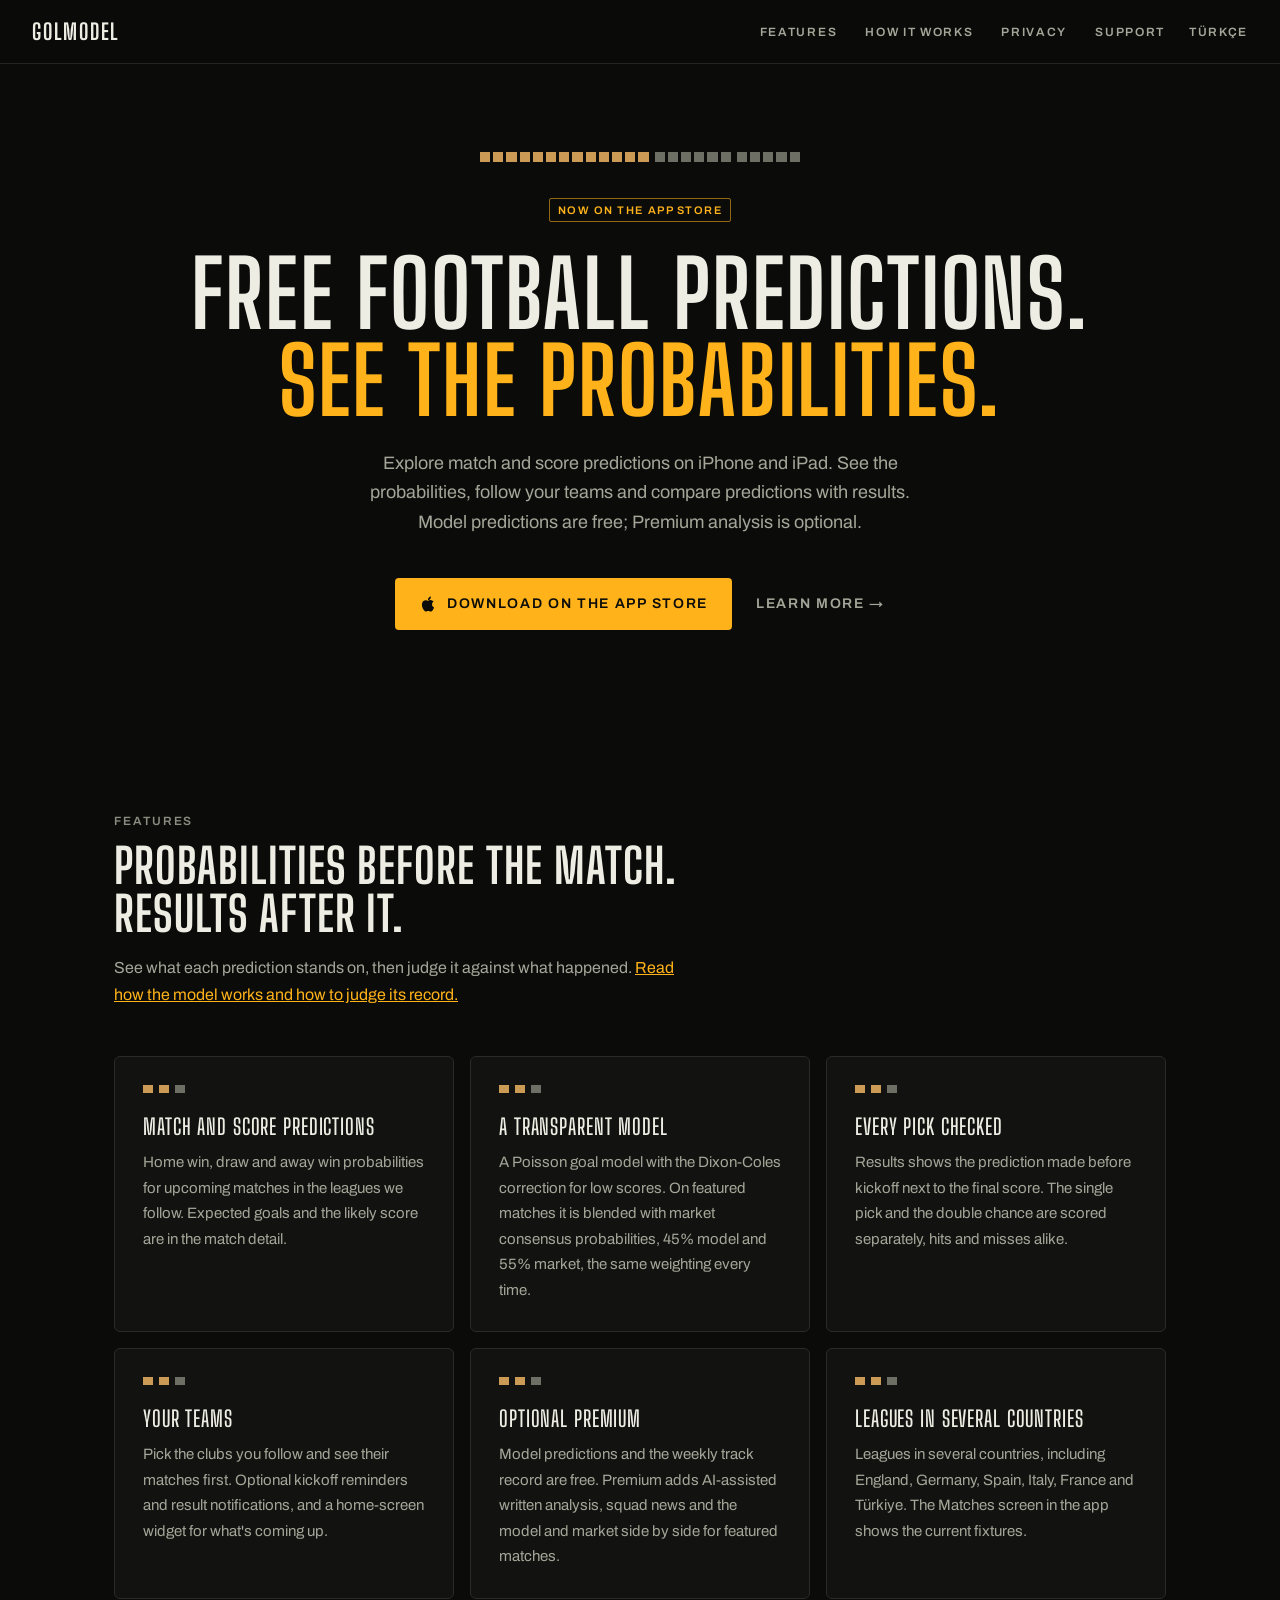
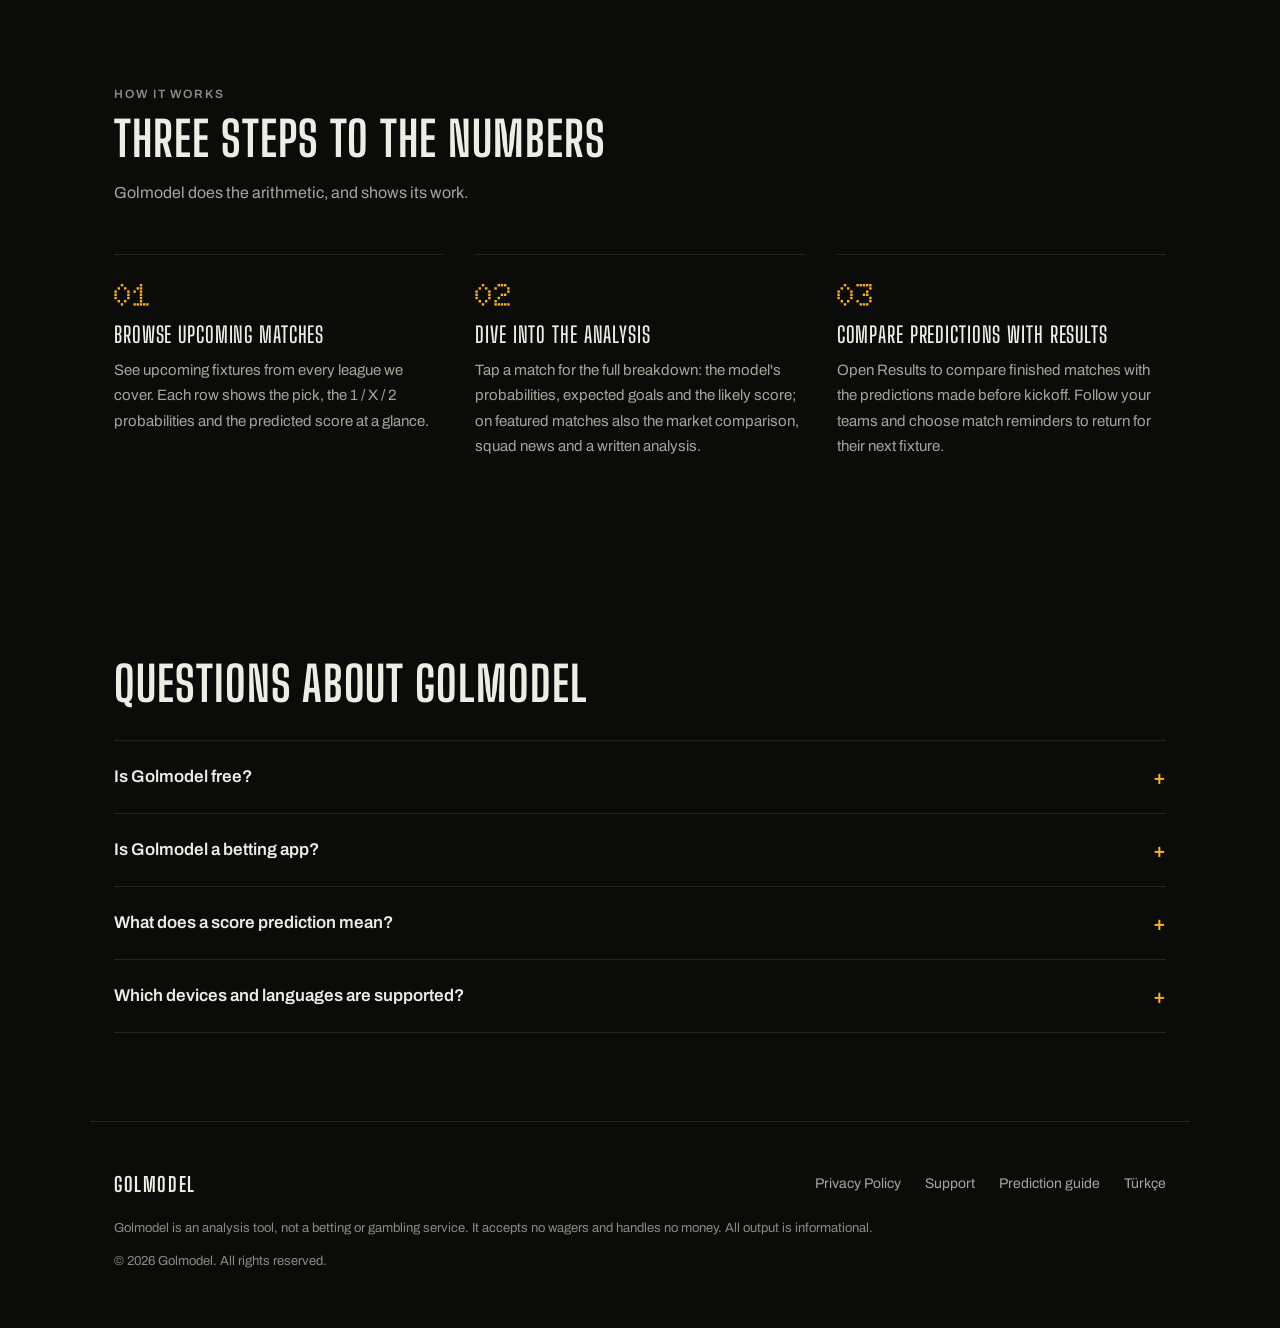
==== commit 7ab9971f: "Restyle the site on the app's Skorbord board and correct what it says The app went dark-only on its " ====
--- a/index.html
+++ b/index.html
@@ -7,7 +7,7 @@
   <meta name="description" content="Explore free football match predictions, score probabilities and past results. Follow your teams with Golmodel for iPhone and iPad. Optional Premium analysis.">
   <link rel="canonical" href="https://brksp.github.io/fureca-website/">
   <meta name="robots" content="index,follow,max-image-preview:large">
-  <meta name="apple-itunes-app" content="app-id=6762003027">
+  <meta name="apple-itunes-app" content="app-id=6762003027, affiliate-data=pt=119049197&amp;ct=website">
   <meta property="og:type" content="website">
   <meta property="og:site_name" content="Golmodel">
   <meta property="og:title" content="Golmodel: Free Football Predictions for iPhone &amp; iPad">
@@ -23,7 +23,7 @@
   <script type="application/ld+json">{"@context": "https://schema.org", "@type": "WebPage", "@id": "https://brksp.github.io/fureca-website/#page", "url": "https://brksp.github.io/fureca-website/", "name": "Golmodel: Free Football Predictions for iPhone & iPad", "description": "Explore free football match predictions, score probabilities and past results. Follow your teams with Golmodel for iPhone and iPad. Optional Premium analysis.", "inLanguage": "en", "mainEntity": {"@type": "SoftwareApplication", "@id": "https://brksp.github.io/fureca-website/#app", "name": "Golmodel", "url": "https://brksp.github.io/fureca-website/", "applicationCategory": "SportsApplication", "operatingSystem": "iOS 17.0 or later; iPadOS 17.0 or later", "inLanguage": ["en", "tr"], "downloadUrl": "https://apps.apple.com/app/id6762003027", "sameAs": ["https://apps.apple.com/app/id6762003027"], "offers": {"@type": "Offer", "price": "0", "priceCurrency": "USD", "description": "Free download and model predictions; optional in-app purchases."}}}</script>
 
   <link rel="preconnect" href="https://fonts.googleapis.com">
-  <link href="https://fonts.googleapis.com/css2?family=DM+Sans:wght@300;400;500;600;700&family=DM+Mono:wght@400;500&display=swap" rel="stylesheet">
+  <link href="https://fonts.googleapis.com/css2?family=Archivo:wght@400;500;600&amp;family=Big+Shoulders+Display:wght@600;700&amp;family=Doto:wght@700&amp;display=swap" rel="stylesheet">
   <link rel="stylesheet" href="assets/site.css">
 </head>
 <body>
@@ -40,11 +40,12 @@
   </nav>
 
   <section class="hero">
+    <div class="hero-led" aria-hidden="true"><span class="on" style="--i:0"></span><span class="on" style="--i:1"></span><span class="on" style="--i:2"></span><span class="on" style="--i:3"></span><span class="on" style="--i:4"></span><span class="on" style="--i:5"></span><span class="on" style="--i:6"></span><span class="on" style="--i:7"></span><span class="on" style="--i:8"></span><span class="on" style="--i:9"></span><span class="on" style="--i:10"></span><span class="on" style="--i:11"></span><span class="on" style="--i:12"></span><span class="gap" style="--i:13"></span><span style="--i:14"></span><span style="--i:15"></span><span style="--i:16"></span><span style="--i:17"></span><span style="--i:18"></span><span class="gap" style="--i:19"></span><span style="--i:20"></span><span style="--i:21"></span><span style="--i:22"></span><span style="--i:23"></span></div>
     <div class="hero-badge">Now on the App Store</div>
     <h1>Free football predictions.<br><span>See the probabilities.</span></h1>
     <p class="hero-sub">Explore match and score predictions on iPhone and iPad. See the probabilities, follow your teams and compare predictions with results. Model predictions are free; Premium analysis is optional.</p>
     <div class="cta-group">
-      <a href="https://apps.apple.com/app/id6762003027" class="btn-primary" target="_blank" rel="noopener">
+      <a href="https://apps.apple.com/app/id6762003027?pt=119049197&amp;ct=website&amp;mt=8" class="btn-primary" target="_blank" rel="noopener">
         <svg width="18" height="18" viewBox="0 0 24 24" fill="currentColor"><path d="M18.71 19.5c-.83 1.24-1.71 2.45-3.05 2.47-1.34.03-1.77-.79-3.29-.79-1.53 0-2 .77-3.27.82-1.31.05-2.3-1.32-3.14-2.53C4.25 17 2.94 12.45 4.7 9.39c.87-1.52 2.43-2.48 4.12-2.51 1.28-.02 2.5.87 3.29.87.78 0 2.26-1.07 3.8-.91.65.03 2.47.26 3.64 1.98-.09.06-2.17 1.28-2.15 3.81.03 3.02 2.65 4.03 2.68 4.04-.03.07-.42 1.44-1.38 2.83M13 3.5c.73-.83 1.94-1.46 2.94-1.5.13 1.17-.34 2.35-1.04 3.19-.69.85-1.83 1.51-2.95 1.42-.15-1.15.41-2.35 1.05-3.11z"/></svg>
         Download on the App Store
       </a>
@@ -52,59 +53,34 @@
     </div>
   </section>
 
-  <div class="stats-bar">
-    <div class="stat">
-      <div class="stat-value">52.0%</div>
-      <div class="stat-label">Model accuracy</div>
-    </div>
-    <div class="stat">
-      <div class="stat-value">73.0%</div>
-      <div class="stat-label">Double chance accuracy</div>
-    </div>
-    <div class="stat">
-      <div class="stat-value">15</div>
-      <div class="stat-label">Leagues covered</div>
-    </div>
-    <div class="stat">
-      <div class="stat-value">v6.2</div>
-      <div class="stat-label">Model version</div>
-    </div>
-  </div>
-
   <section class="section" id="features">
     <div class="section-label">Features</div>
-    <h2 class="section-title">Everything you need to<br>make better predictions</h2>
-    <p class="section-sub">Built on a Dixon-Coles statistical model blended with market consensus probabilities. The figures shown here are a historical snapshot of 304 completed matches, not a live success rate or a guarantee of future results. <a href="how-it-works.html">Read how to interpret the model and its results.</a></p>
+    <h2 class="section-title">Probabilities before the match.<br>Results after it.</h2>
+    <p class="section-sub">See what each prediction stands on, then judge it against what happened. <a href="how-it-works.html">Read how the model works and how to judge its record.</a></p>
     <div class="features-grid">
       <div class="feature-card">
-        <div class="feature-icon">📊</div>
-        <div class="feature-title">Dixon-Coles Model</div>
-        <div class="feature-desc">Advanced Poisson model with Dixon-Coles correction for low-score matches. The correction accounts for dependence in low-score outcomes.</div>
+        <div class="feature-title">Match and score predictions</div>
+        <div class="feature-desc">Home win, draw and away win probabilities for upcoming matches in the leagues we follow. Expected goals and the likely score are in the match detail.</div>
       </div>
       <div class="feature-card">
-        <div class="feature-icon">⚖️</div>
-        <div class="feature-title">Market Blend</div>
-        <div class="feature-desc">45% statistical model, 55% market consensus. A fixed weighting, applied the same way to every match rather than tuned per fixture.</div>
+        <div class="feature-title">A transparent model</div>
+        <div class="feature-desc">A Poisson goal model with the Dixon-Coles correction for low scores. On featured matches it is blended with market consensus probabilities, 45% model and 55% market, the same weighting every time.</div>
       </div>
       <div class="feature-card">
-        <div class="feature-icon">🏥</div>
-        <div class="feature-title">Squad Analysis</div>
-        <div class="feature-desc">Real-time injury and suspension data automatically adjusts expected goal lambdas before computing probabilities.</div>
+        <div class="feature-title">Every pick checked</div>
+        <div class="feature-desc">Results shows the prediction made before kickoff next to the final score. The single pick and the double chance are scored separately, hits and misses alike.</div>
       </div>
       <div class="feature-card">
-        <div class="feature-icon">🎯</div>
-        <div class="feature-title">Double Chance</div>
-        <div class="feature-desc">73% accuracy on double chance calls across 304 completed matches. When the top two outcomes sit close together the model says so, instead of forcing a single pick.</div>
+        <div class="feature-title">Your teams</div>
+        <div class="feature-desc">Pick the clubs you follow and see their matches first. Optional kickoff reminders and result notifications, and a home-screen widget for what's coming up.</div>
       </div>
       <div class="feature-card">
-        <div class="feature-icon">⚡️</div>
-        <div class="feature-title">Harmony Score</div>
-        <div class="feature-desc">✅ when the model and the market agree, ⚠️ when they diverge. A plain reading of how far apart the two sources are.</div>
+        <div class="feature-title">Optional Premium</div>
+        <div class="feature-desc">Model predictions and the weekly track record are free. Premium adds AI-assisted written analysis, squad news and the model and market side by side for featured matches.</div>
       </div>
       <div class="feature-card">
-        <div class="feature-icon">🌍</div>
-        <div class="feature-title">15 Leagues</div>
-        <div class="feature-desc">Fifteen competitions across Europe, South America and Asia: England, Germany, Italy, Spain, France, Türkiye, Norway, Sweden, Finland, Denmark, Iceland, Brazil, South Korea, Vietnam, and the top European club competition.</div>
+        <div class="feature-title">Leagues in several countries</div>
+        <div class="feature-desc">Leagues in several countries, including England, Germany, Spain, Italy, France and Türkiye. The Matches screen in the app shows the current fixtures.</div>
       </div>
     </div>
   </section>
@@ -117,12 +93,12 @@
       <div class="step">
         <div class="step-num">01</div>
         <div class="step-title">Browse upcoming matches</div>
-        <div class="step-desc">See all upcoming fixtures from every league we cover. Each card shows the blend prediction and harmony score at a glance.</div>
+        <div class="step-desc">See upcoming fixtures from every league we cover. Each row shows the pick, the 1 / X / 2 probabilities and the predicted score at a glance.</div>
       </div>
       <div class="step">
         <div class="step-num">02</div>
         <div class="step-title">Dive into the analysis</div>
-        <div class="step-desc">Tap any match to see full breakdown: model probabilities, market consensus, squad availability, and the blended prediction.</div>
+        <div class="step-desc">Tap a match for the full breakdown: the model's probabilities, expected goals and the likely score; on featured matches also the market comparison, squad news and a written analysis.</div>
       </div>
       <div class="step">
         <div class="step-num">03</div>
--- a/assets/site.css
+++ b/assets/site.css
@@ -1,378 +1,471 @@
-
-    :root {
-      --bg: #0a0f1e;
-      --card: #111827;
-      --card2: #1e293b;
-      --accent: #3b82f6;
-      --cyan: #06b6d4;
-      --muted: #64748b;
-      --text: #f1f5f9;
-      --text2: #94a3b8;
-    }
-
-    * { margin: 0; padding: 0; box-sizing: border-box; }
-
-    body {
-      font-family: 'DM Sans', sans-serif;
-      background: var(--bg);
-      color: var(--text);
-      min-height: 100vh;
-      overflow-x: hidden;
-    }
-
-    /* Background glow */
-    body::before {
-      content: '';
-      position: fixed;
-      top: -20%;
-      left: 50%;
-      transform: translateX(-50%);
-      width: 800px;
-      height: 600px;
-      background: radial-gradient(ellipse, rgba(59,130,246,0.12) 0%, transparent 70%);
-      pointer-events: none;
-      z-index: 0;
-    }
-
-    nav {
-      position: fixed;
-      top: 0; left: 0; right: 0;
-      z-index: 100;
-      display: flex;
-      align-items: center;
-      justify-content: space-between;
-      padding: 20px 40px;
-      background: rgba(10,15,30,0.8);
-      backdrop-filter: blur(20px);
-      border-bottom: 1px solid rgba(255,255,255,0.05);
-    }
-
-    .nav-logo {
-      font-size: 22px;
-      font-weight: 700;
-      background: linear-gradient(135deg, var(--accent), var(--cyan));
-      -webkit-background-clip: text;
-      -webkit-text-fill-color: transparent;
-      letter-spacing: -0.5px;
-    }
-
-    .nav-links {
-      display: flex;
-      gap: 32px;
-      list-style: none;
-    }
-
-    .nav-links a {
-      color: var(--text2);
-      text-decoration: none;
-      font-size: 14px;
-      font-weight: 500;
-      transition: color 0.2s;
-    }
-
-    .nav-links a:hover { color: var(--text); }
-
-    /* Hero */
-    .hero {
-      position: relative;
-      z-index: 1;
-      display: flex;
-      flex-direction: column;
-      align-items: center;
-      text-align: center;
-      padding: 160px 24px 100px;
-    }
-
-    .hero-badge {
-      display: inline-flex;
-      align-items: center;
-      gap: 8px;
-      background: rgba(59,130,246,0.1);
-      border: 1px solid rgba(59,130,246,0.25);
-      border-radius: 999px;
-      padding: 6px 16px;
-      font-size: 13px;
-      font-weight: 500;
-      color: var(--accent);
-      margin-bottom: 32px;
-    }
-
-    .hero-badge::before {
-      content: '';
-      width: 6px;
-      height: 6px;
-      border-radius: 50%;
-      background: var(--cyan);
-      animation: pulse 2s infinite;
-    }
-
-    @keyframes pulse {
-      0%, 100% { opacity: 1; transform: scale(1); }
-      50% { opacity: 0.5; transform: scale(0.8); }
-    }
-
-    h1 {
-      font-size: clamp(42px, 7vw, 80px);
-      font-weight: 700;
-      line-height: 1.05;
-      letter-spacing: -2px;
-      margin-bottom: 24px;
-      max-width: 800px;
-    }
-
-    h1 span {
-      background: linear-gradient(135deg, var(--accent) 0%, var(--cyan) 100%);
-      -webkit-background-clip: text;
-      -webkit-text-fill-color: transparent;
-    }
-
-    .hero-sub {
-      font-size: 18px;
-      color: var(--text2);
-      max-width: 520px;
-      line-height: 1.7;
-      margin-bottom: 48px;
-      font-weight: 400;
-    }
-
-    .cta-group {
-      display: flex;
-      gap: 16px;
-      align-items: center;
-      flex-wrap: wrap;
-      justify-content: center;
-    }
-
-    .btn-primary {
-      display: inline-flex;
-      align-items: center;
-      gap: 8px;
-      background: linear-gradient(135deg, var(--accent), var(--cyan));
-      color: white;
-      text-decoration: none;
-      padding: 14px 28px;
-      border-radius: 12px;
-      font-weight: 600;
-      font-size: 15px;
-      transition: opacity 0.2s, transform 0.2s;
-    }
-
-    .btn-primary:hover { opacity: 0.9; transform: translateY(-1px); }
-
-    .btn-secondary {
-      color: var(--text2);
-      text-decoration: none;
-      font-size: 15px;
-      font-weight: 500;
-      transition: color 0.2s;
-    }
-
-    .btn-secondary:hover { color: var(--text); }
-
-    /* Stats bar */
-    .stats-bar {
-      position: relative;
-      z-index: 1;
-      display: flex;
-      justify-content: center;
-      gap: 64px;
-      padding: 48px 24px;
-      border-top: 1px solid rgba(255,255,255,0.05);
-      border-bottom: 1px solid rgba(255,255,255,0.05);
-      flex-wrap: wrap;
-    }
-
-    .stat {
-      text-align: center;
-    }
-
-    .stat-value {
-      font-size: 36px;
-      font-weight: 700;
-      background: linear-gradient(135deg, var(--accent), var(--cyan));
-      -webkit-background-clip: text;
-      -webkit-text-fill-color: transparent;
-      font-family: 'DM Mono', monospace;
-    }
-
-    .stat-label {
-      font-size: 13px;
-      color: var(--muted);
-      margin-top: 4px;
-      text-transform: uppercase;
-      letter-spacing: 0.5px;
-    }
-
-    /* Features */
-    .section {
-      position: relative;
-      z-index: 1;
-      max-width: 1100px;
-      margin: 0 auto;
-      padding: 100px 24px;
-    }
-
-    .section-label {
-      font-size: 12px;
-      font-weight: 600;
-      color: var(--accent);
-      text-transform: uppercase;
-      letter-spacing: 2px;
-      margin-bottom: 16px;
-    }
-
-    .section-title {
-      font-size: clamp(28px, 4vw, 42px);
-      font-weight: 700;
-      letter-spacing: -1px;
-      margin-bottom: 16px;
-    }
-
-    .section-sub {
-      font-size: 16px;
-      color: var(--text2);
-      max-width: 480px;
-      line-height: 1.7;
-      margin-bottom: 64px;
-    }
-
-    .features-grid {
-      display: grid;
-      grid-template-columns: repeat(auto-fit, minmax(300px, 1fr));
-      gap: 20px;
-    }
-
-    .feature-card {
-      background: var(--card);
-      border: 1px solid rgba(255,255,255,0.06);
-      border-radius: 16px;
-      padding: 32px;
-      transition: border-color 0.2s, transform 0.2s;
-    }
-
-    .feature-card:hover {
-      border-color: rgba(59,130,246,0.3);
-      transform: translateY(-2px);
-    }
-
-    .feature-icon {
-      width: 44px;
-      height: 44px;
-      border-radius: 10px;
-      background: linear-gradient(135deg, rgba(59,130,246,0.2), rgba(6,182,212,0.2));
-      display: flex;
-      align-items: center;
-      justify-content: center;
-      font-size: 20px;
-      margin-bottom: 20px;
-    }
-
-    .feature-title {
-      font-size: 17px;
-      font-weight: 600;
-      margin-bottom: 10px;
-    }
-
-    .feature-desc {
-      font-size: 14px;
-      color: var(--text2);
-      line-height: 1.7;
-    }
-
-    /* How it works */
-    .steps {
-      display: grid;
-      grid-template-columns: repeat(auto-fit, minmax(220px, 1fr));
-      gap: 32px;
-    }
-
-    .step {
-      display: flex;
-      flex-direction: column;
-      gap: 12px;
-    }
-
-    .step-num {
-      font-family: 'DM Mono', monospace;
-      font-size: 13px;
-      color: var(--accent);
-      font-weight: 500;
-    }
-
-    .step-title {
-      font-size: 18px;
-      font-weight: 600;
-    }
-
-    .step-desc {
-      font-size: 14px;
-      color: var(--text2);
-      line-height: 1.7;
-    }
-
-    /* Footer */
-    footer {
-      position: relative;
-      z-index: 1;
-      border-top: 1px solid rgba(255,255,255,0.05);
-      padding: 40px 24px;
-      display: flex;
-      align-items: center;
-      justify-content: space-between;
-      max-width: 1100px;
-      margin: 0 auto;
-      flex-wrap: wrap;
-      gap: 16px;
-    }
-
-    .footer-logo {
-      font-size: 18px;
-      font-weight: 700;
-      background: linear-gradient(135deg, var(--accent), var(--cyan));
-      -webkit-background-clip: text;
-      -webkit-text-fill-color: transparent;
-    }
-
-    .footer-links {
-      display: flex;
-      gap: 24px;
-      list-style: none;
-    }
-
-    .footer-links a {
-      color: var(--muted);
-      text-decoration: none;
-      font-size: 14px;
-      transition: color 0.2s;
-    }
-
-    .footer-links a:hover { color: var(--text); }
-
-    .footer-copy {
-      color: var(--muted);
-      font-size: 13px;
-    }
-
-    @media (max-width: 600px) {
-      nav { padding: 16px 20px; }
-      .nav-links { display: none; }
-      .stats-bar { gap: 32px; }
-      footer { flex-direction: column; text-align: center; }
-    }
-
-    html { scroll-padding-top: 100px; }
-    .language-link { color: var(--text); text-decoration: none; margin-left: 18px; white-space: nowrap; }
-    .nav-logo { text-decoration: none; }
-    .section a, .article a { color: #60a5fa; }
-    .article { max-width: 800px; margin: 0 auto; padding: 140px 24px 72px; position: relative; }
-    .article h1 { font-size: clamp(30px, 5vw, 48px); line-height: 1.15; margin-bottom: 24px; }
-    .article h2 { font-size: 24px; margin: 36px 0 14px; }
-    .article p, .article li { color: var(--text2); line-height: 1.8; margin-bottom: 16px; }
-    .article ul { padding-left: 22px; }
-    .article .btn-primary, .section .btn-primary { color: white; }
-    .faq details { border-bottom: 1px solid var(--card2); padding: 18px 0; }
-    .faq summary { cursor: pointer; font-size: 18px; font-weight: 600; }
-    .faq p { color: var(--text2); line-height: 1.8; padding-top: 12px; }
-    .snapshot-note { max-width: 800px; margin: 20px auto 0; padding: 0 24px; color: var(--text2); line-height: 1.7; font-size: 14px; text-align: center; }
-    :focus-visible { outline: 3px solid #06b6d4; outline-offset: 5px; }
-    @media (max-width: 600px) { .features-grid { grid-template-columns: minmax(0, 1fr); } .footer-links { flex-wrap: wrap; justify-content: center; } }
+/* Golmodel — Skorbord (7 Kasım 2026): the app's board on the web.
+   Warm black, amber for the pick, Big Shoulders Display for titles, Archivo
+   for text, Doto for LED figures. Dark only, as the app is. The colour names
+   are the app's (sportoto-ios, Extensions/Skorbord.swift): change both together. */
+
+:root {
+  --bg: #0B0C0A;
+  --panel: #121310;
+  --raised: #191A16;
+  --line: #24251F;
+  --edge: #2A2B24;
+  --ink: #EDEDE4;
+  --ink2: #A5A699;
+  --ink3: #8B8C80;
+  --amber: #FFB21A;
+  --bar: #CB9B55;
+  --led-other: #6E6F64;
+  --led-off: #26271F;
+  --display: 'Big Shoulders Display', 'Archivo', system-ui, sans-serif;
+  --text: 'Archivo', system-ui, -apple-system, 'Segoe UI', sans-serif;
+  --led: 'Doto', 'Archivo', monospace;
+  color-scheme: dark;
+}
+
+* { margin: 0; padding: 0; box-sizing: border-box; }
+
+html { scroll-padding-top: 96px; background: var(--bg); }
+
+body {
+  font-family: var(--text);
+  background: var(--bg);
+  color: var(--ink);
+  min-height: 100vh;
+  overflow-x: hidden;
+  -webkit-font-smoothing: antialiased;
+}
+
+a { color: var(--amber); }
+:focus-visible { outline: 2px solid var(--amber); outline-offset: 4px; }
+
+/* Navigation: a fixed band under a hairline, as the app's tab bar. */
+nav {
+  position: fixed;
+  top: 0; left: 0; right: 0;
+  z-index: 100;
+  display: flex;
+  align-items: center;
+  justify-content: space-between;
+  gap: 24px;
+  min-height: 64px;
+  padding: 0 32px;
+  background: rgba(11, 12, 10, 0.92);
+  -webkit-backdrop-filter: blur(16px);
+  backdrop-filter: blur(16px);
+  border-bottom: 1px solid var(--line);
+}
+
+.nav-logo {
+  display: inline-flex;
+  align-items: center;
+  gap: 10px;
+  min-height: 44px;
+  font-family: var(--display);
+  font-size: 22px;
+  font-weight: 700;
+  letter-spacing: 0.08em;
+  text-transform: uppercase;
+  color: var(--ink);
+  text-decoration: none;
+}
+
+.nav-logo img { width: 28px; height: 28px; border-radius: 6.5px; display: block; }
+
+.nav-links {
+  display: flex;
+  gap: 28px;
+  list-style: none;
+  margin-left: auto;
+}
+
+.nav-links a,
+.language-link {
+  display: inline-flex;
+  align-items: center;
+  min-height: 44px;
+  color: var(--ink2);
+  text-decoration: none;
+  font-size: 12px;
+  font-weight: 600;
+  letter-spacing: 0.14em;
+  text-transform: uppercase;
+  white-space: nowrap;
+}
+
+.nav-links a:hover,
+.language-link:hover { color: var(--ink); }
+
+/* Hero */
+.hero {
+  display: flex;
+  flex-direction: column;
+  align-items: center;
+  text-align: center;
+  padding: 152px 24px 96px;
+}
+
+/* The list row's 1 / X / 2 strip: the product in one line. */
+.hero-led {
+  display: flex;
+  gap: 3px;
+  width: min(320px, 72vw);
+  margin-bottom: 36px;
+}
+
+.hero-led span {
+  flex: 1 1 0;
+  height: 10px;
+  background: var(--led-other);
+  animation: led-on 0.2s ease-out both;
+  animation-delay: calc(var(--i, 0) * 20ms + 150ms);
+}
+
+.hero-led span.on { background: var(--bar); }
+.hero-led span.gap { margin-left: 3px; }
+
+@keyframes led-on { from { opacity: 0.06; } to { opacity: 1; } }
+
+.hero-badge {
+  display: inline-flex;
+  align-items: center;
+  height: 24px;
+  padding: 0 8px;
+  margin-bottom: 28px;
+  border: 1px solid rgba(255, 178, 26, 0.55);
+  border-radius: 2px;
+  color: var(--amber);
+  font-size: 11px;
+  font-weight: 600;
+  letter-spacing: 0.14em;
+  text-transform: uppercase;
+}
+
+h1 {
+  font-family: var(--display);
+  font-size: clamp(44px, 8vw, 92px);
+  font-weight: 700;
+  line-height: 0.95;
+  letter-spacing: 0.02em;
+  text-transform: uppercase;
+  max-width: 900px;
+  margin-bottom: 24px;
+}
+
+h1 span { color: var(--amber); }
+
+.hero-sub {
+  font-size: 18px;
+  line-height: 1.65;
+  color: var(--ink2);
+  max-width: 560px;
+  margin-bottom: 40px;
+}
+
+.cta-group {
+  display: flex;
+  gap: 16px 24px;
+  align-items: center;
+  flex-wrap: wrap;
+  justify-content: center;
+}
+
+/* The one filled button: an amber plate with dark text, as in the app. */
+.btn-primary {
+  display: inline-flex;
+  align-items: center;
+  justify-content: center;
+  gap: 10px;
+  min-height: 52px;
+  padding: 0 24px;
+  background: var(--amber);
+  color: var(--bg);
+  text-decoration: none;
+  border-radius: 4px;
+  font-size: 14px;
+  font-weight: 600;
+  letter-spacing: 0.12em;
+  text-transform: uppercase;
+  transition: filter 0.15s;
+}
+
+.btn-primary:hover { filter: brightness(1.08); }
+
+.btn-secondary {
+  display: inline-flex;
+  align-items: center;
+  min-height: 44px;
+  color: var(--ink2);
+  text-decoration: none;
+  font-size: 14px;
+  font-weight: 600;
+  letter-spacing: 0.12em;
+  text-transform: uppercase;
+}
+
+.btn-secondary:hover { color: var(--ink); }
+
+/* Sections */
+.section {
+  max-width: 1100px;
+  margin: 0 auto;
+  padding: 88px 24px;
+}
+
+.section-label {
+  font-size: 12px;
+  font-weight: 600;
+  letter-spacing: 0.16em;
+  text-transform: uppercase;
+  color: var(--ink3);
+  margin-bottom: 14px;
+}
+
+.section-title {
+  font-family: var(--display);
+  font-size: clamp(30px, 4.6vw, 48px);
+  font-weight: 700;
+  line-height: 1;
+  letter-spacing: 0.02em;
+  text-transform: uppercase;
+  margin-bottom: 16px;
+}
+
+.section-sub {
+  font-size: 16px;
+  line-height: 1.7;
+  color: var(--ink2);
+  max-width: 560px;
+  margin-bottom: 48px;
+}
+
+.features-grid {
+  display: grid;
+  grid-template-columns: repeat(auto-fit, minmax(300px, 1fr));
+  gap: 16px;
+}
+
+/* A panel with a hairline edge and three LED cells over its title. */
+.feature-card {
+  background: var(--panel);
+  border: 1px solid var(--edge);
+  border-radius: 6px;
+  padding: 28px;
+}
+
+.feature-card::before {
+  content: '';
+  display: block;
+  width: 42px;
+  height: 8px;
+  margin-bottom: 20px;
+  background: linear-gradient(90deg,
+    var(--bar) 0 10px, transparent 10px 16px,
+    var(--bar) 16px 26px, transparent 26px 32px,
+    var(--led-other) 32px 42px);
+}
+
+.feature-title {
+  font-family: var(--display);
+  font-size: 22px;
+  font-weight: 600;
+  letter-spacing: 0.04em;
+  text-transform: uppercase;
+  margin-bottom: 10px;
+}
+
+.feature-desc {
+  font-size: 15px;
+  line-height: 1.7;
+  color: var(--ink2);
+}
+
+/* How it works */
+.steps {
+  display: grid;
+  grid-template-columns: repeat(auto-fit, minmax(240px, 1fr));
+  gap: 0 32px;
+}
+
+.step {
+  display: flex;
+  flex-direction: column;
+  gap: 10px;
+  padding: 24px 0;
+  border-top: 1px solid var(--line);
+}
+
+.step-num {
+  font-family: var(--led);
+  font-size: 32px;
+  font-weight: 700;
+  line-height: 1;
+  color: var(--amber);
+}
+
+.step-title {
+  font-family: var(--display);
+  font-size: 22px;
+  font-weight: 600;
+  letter-spacing: 0.04em;
+  text-transform: uppercase;
+}
+
+.step-desc {
+  font-size: 15px;
+  line-height: 1.7;
+  color: var(--ink2);
+}
+
+/* Questions */
+.faq details { border-bottom: 1px solid var(--line); padding: 14px 0; }
+.faq details:first-of-type { border-top: 1px solid var(--line); margin-top: 32px; }
+
+.faq summary {
+  display: flex;
+  align-items: center;
+  justify-content: space-between;
+  gap: 16px;
+  min-height: 44px;
+  cursor: pointer;
+  list-style: none;
+  font-size: 17px;
+  font-weight: 600;
+}
+
+.faq summary::-webkit-details-marker { display: none; }
+.faq summary::after { content: '+'; color: var(--amber); font-size: 20px; font-weight: 600; }
+.faq details[open] summary::after { content: '\2212'; }
+.faq p { color: var(--ink2); line-height: 1.75; padding: 6px 0 8px; max-width: 760px; }
+
+/* Footer */
+footer {
+  max-width: 1100px;
+  margin: 0 auto;
+  padding: 40px 24px 56px;
+  border-top: 1px solid var(--line);
+  display: flex;
+  flex-wrap: wrap;
+  align-items: center;
+  justify-content: space-between;
+  gap: 12px 32px;
+}
+
+.footer-logo {
+  font-family: var(--display);
+  font-size: 20px;
+  font-weight: 700;
+  letter-spacing: 0.08em;
+  text-transform: uppercase;
+  color: var(--ink);
+  text-decoration: none;
+}
+
+.footer-links {
+  display: flex;
+  flex-wrap: wrap;
+  gap: 0 24px;
+  list-style: none;
+}
+
+.footer-links a {
+  display: inline-flex;
+  align-items: center;
+  min-height: 44px;
+  color: var(--ink2);
+  text-decoration: none;
+  font-size: 14px;
+}
+
+.footer-links a:hover { color: var(--ink); }
+
+.footer-copy {
+  flex-basis: 100%;
+  color: var(--ink3);
+  font-size: 13px;
+  line-height: 1.6;
+}
+
+/* Reading pages: the prediction guide, privacy and support. */
+.article,
+.content {
+  max-width: 760px;
+  margin: 0 auto;
+  padding: 128px 24px 72px;
+}
+
+.article > p:first-child,
+.content .date {
+  font-size: 12px;
+  font-weight: 600;
+  letter-spacing: 0.16em;
+  text-transform: uppercase;
+  color: var(--ink3);
+}
+
+.article h1,
+.content h1 {
+  font-size: clamp(34px, 5.6vw, 56px);
+  line-height: 1;
+  margin: 12px 0 24px;
+}
+
+.content .date { margin-bottom: 40px; }
+
+.article h2,
+.content h2 {
+  font-family: var(--display);
+  font-size: 26px;
+  font-weight: 600;
+  letter-spacing: 0.03em;
+  text-transform: uppercase;
+  color: var(--ink);
+  margin: 40px 0 14px;
+}
+
+.article p,
+.article li,
+.content p,
+.content li {
+  color: var(--ink2);
+  font-size: 17px;
+  line-height: 1.75;
+  margin-bottom: 16px;
+}
+
+.article ul,
+.content ul { padding-left: 22px; margin-bottom: 16px; }
+
+.article li,
+.content li { margin-bottom: 8px; }
+
+.article strong,
+.content strong { color: var(--ink); font-weight: 600; }
+
+.article .btn-primary { margin-top: 16px; }
+
+.content .subtitle { margin-bottom: 40px; }
+
+.card {
+  background: var(--panel);
+  border: 1px solid var(--edge);
+  border-radius: 6px;
+  padding: 24px 28px;
+  margin-bottom: 16px;
+}
+
+.card h2 { margin: 0 0 8px; font-size: 22px; }
+.card p { margin: 0; }
+
+@media (max-width: 720px) {
+  nav { padding: 0 20px; }
+  .nav-links { display: none; }
+  .language-link { margin-left: auto; }
+  .hero { padding: 128px 20px 72px; }
+  .section { padding: 64px 20px; }
+  .features-grid { grid-template-columns: minmax(0, 1fr); }
+  footer { flex-direction: column; align-items: flex-start; }
+}
+
+@media (prefers-reduced-motion: reduce) {
+  *, *::before, *::after { animation: none !important; transition: none !important; }
+}
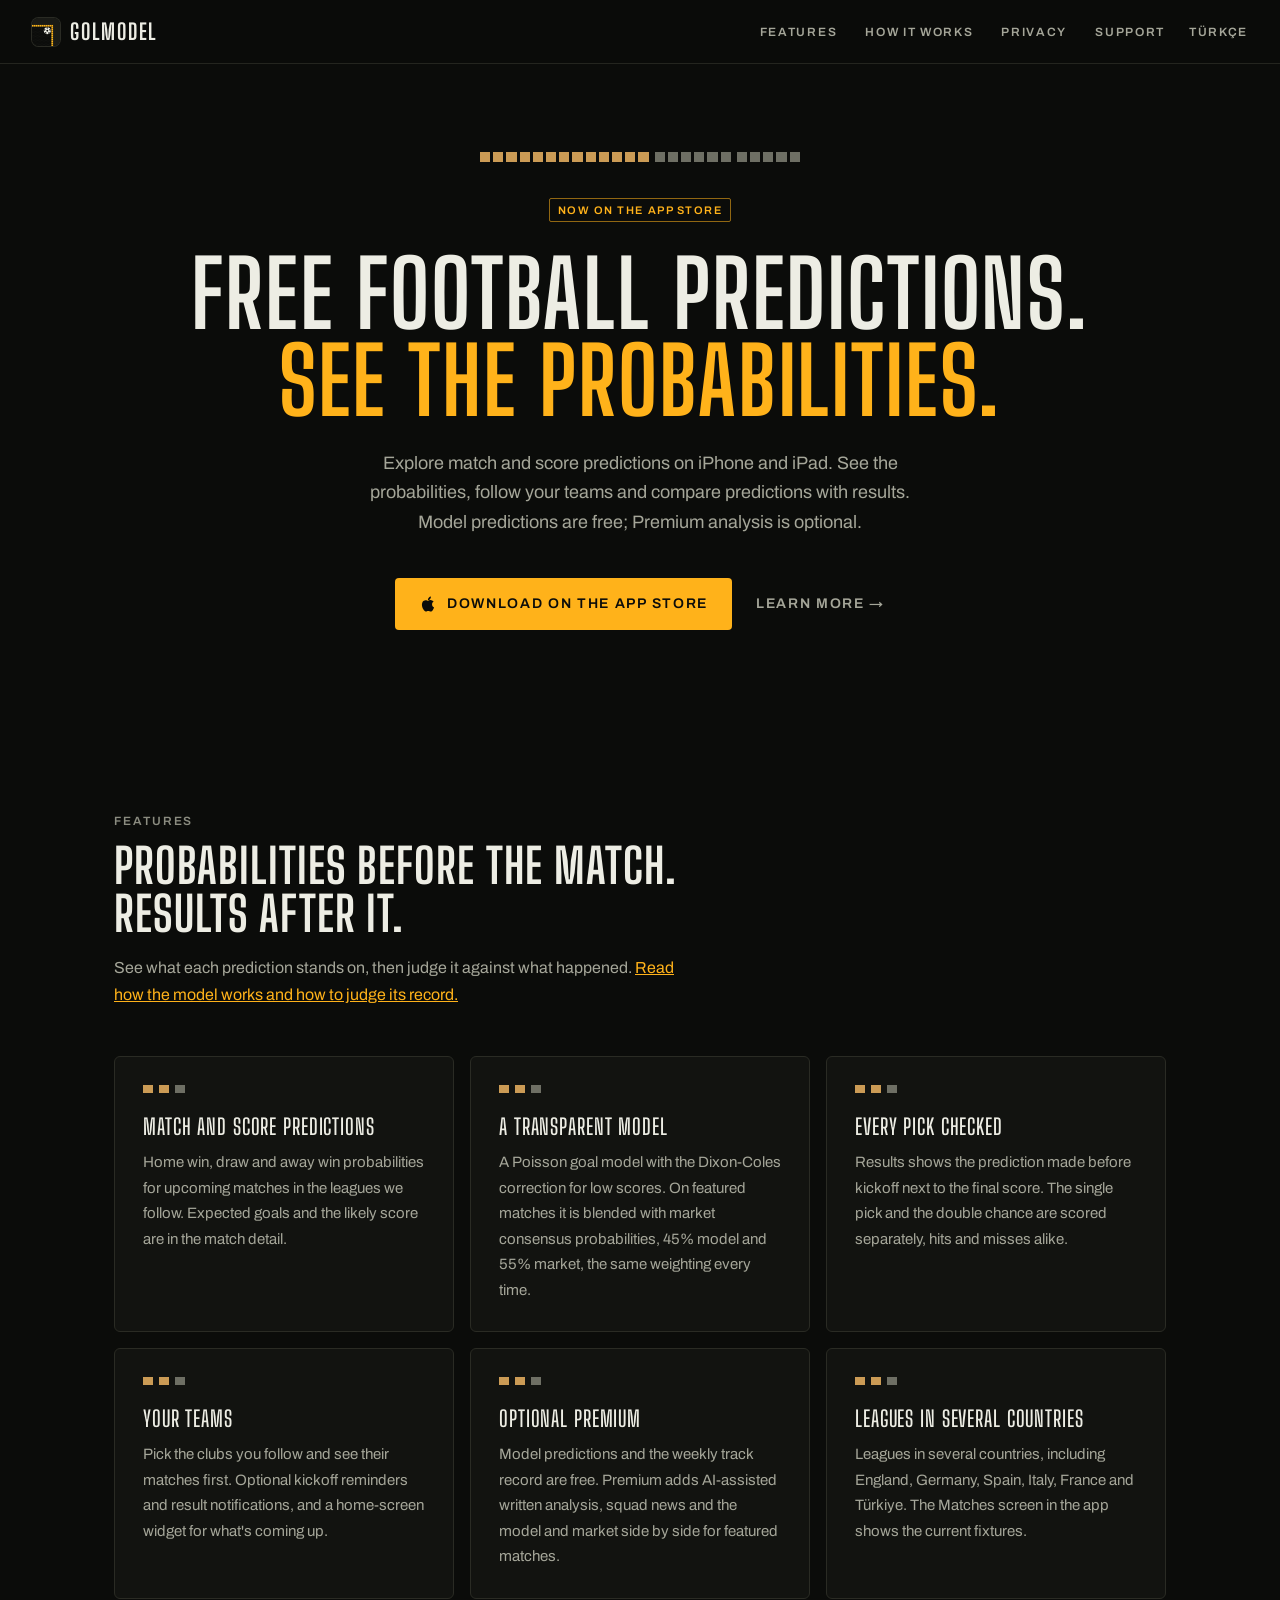
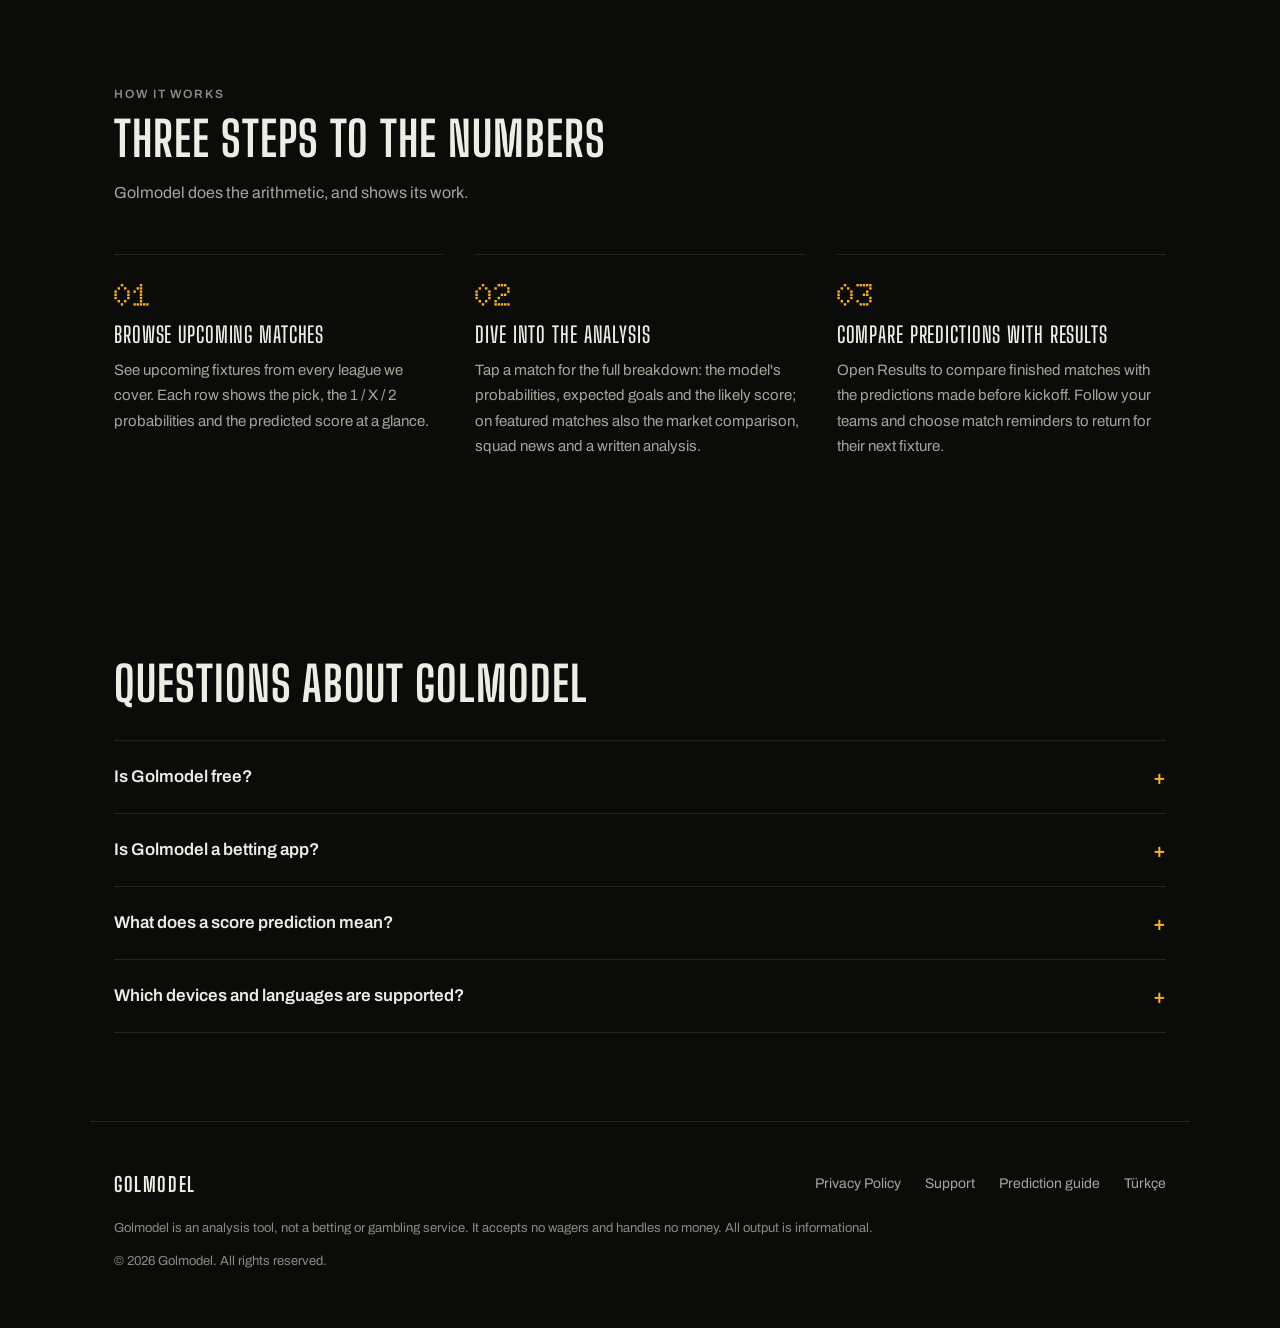
==== commit 22f2cb43: "Give the site the new app icon and a large share image Add the Skorbord app icon as the favicon, the" ====
--- a/index.html
+++ b/index.html
@@ -14,14 +14,23 @@
   <meta property="og:description" content="Explore free football match predictions, score probabilities and past results. Follow your teams with Golmodel for iPhone and iPad. Optional Premium analysis.">
   <meta property="og:url" content="https://brksp.github.io/fureca-website/">
   <meta property="og:locale" content="en_US">
-  <meta name="twitter:card" content="summary">
+  <meta property="og:image" content="https://brksp.github.io/fureca-website/assets/og-image.png">
+  <meta property="og:image:type" content="image/png">
+  <meta property="og:image:width" content="1200">
+  <meta property="og:image:height" content="630">
+  <meta property="og:image:alt" content="Golmodel: Free football predictions. See the probabilities. For iPhone and iPad.">
+  <meta name="twitter:card" content="summary_large_image">
   <meta name="twitter:title" content="Golmodel: Free Football Predictions for iPhone &amp; iPad">
   <meta name="twitter:description" content="Explore free football match predictions, score probabilities and past results. Follow your teams with Golmodel for iPhone and iPad. Optional Premium analysis.">
+  <meta name="twitter:image" content="https://brksp.github.io/fureca-website/assets/og-image.png">
+  <meta name="twitter:image:alt" content="Golmodel: Free football predictions. See the probabilities. For iPhone and iPad.">
   <link rel="alternate" hreflang="en" href="https://brksp.github.io/fureca-website/">
   <link rel="alternate" hreflang="tr" href="https://brksp.github.io/fureca-website/tr/">
   <link rel="alternate" hreflang="x-default" href="https://brksp.github.io/fureca-website/">
   <script type="application/ld+json">{"@context": "https://schema.org", "@type": "WebPage", "@id": "https://brksp.github.io/fureca-website/#page", "url": "https://brksp.github.io/fureca-website/", "name": "Golmodel: Free Football Predictions for iPhone & iPad", "description": "Explore free football match predictions, score probabilities and past results. Follow your teams with Golmodel for iPhone and iPad. Optional Premium analysis.", "inLanguage": "en", "mainEntity": {"@type": "SoftwareApplication", "@id": "https://brksp.github.io/fureca-website/#app", "name": "Golmodel", "url": "https://brksp.github.io/fureca-website/", "applicationCategory": "SportsApplication", "operatingSystem": "iOS 17.0 or later; iPadOS 17.0 or later", "inLanguage": ["en", "tr"], "downloadUrl": "https://apps.apple.com/app/id6762003027", "sameAs": ["https://apps.apple.com/app/id6762003027"], "offers": {"@type": "Offer", "price": "0", "priceCurrency": "USD", "description": "Free download and model predictions; optional in-app purchases."}}}</script>
 
+  <link rel="icon" type="image/png" sizes="32x32" href="assets/favicon-32.png">
+  <link rel="apple-touch-icon" href="assets/apple-touch-icon.png">
   <link rel="preconnect" href="https://fonts.googleapis.com">
   <link href="https://fonts.googleapis.com/css2?family=Archivo:wght@400;500;600&amp;family=Big+Shoulders+Display:wght@600;700&amp;family=Doto:wght@700&amp;display=swap" rel="stylesheet">
   <link rel="stylesheet" href="assets/site.css">
@@ -29,7 +38,7 @@
 <body>
 
   <nav>
-    <a class="nav-logo" href="./">Golmodel</a>
+    <a class="nav-logo" href="./"><img src="assets/app-icon-56.png" alt="" width="28" height="28">Golmodel</a>
     <ul class="nav-links">
       <li><a href="#features">Features</a></li>
       <li><a href="#how-it-works">How it works</a></li>
--- a/assets/site.css
+++ b/assets/site.css
@@ -69,7 +69,7 @@
   text-decoration: none;
 }
 
-.nav-logo img { width: 28px; height: 28px; border-radius: 6.5px; display: block; }
+.nav-logo img { width: 28px; height: 28px; border-radius: 6.5px; display: block; box-shadow: 0 0 0 1px var(--edge); }
 
 .nav-links {
   display: flex;
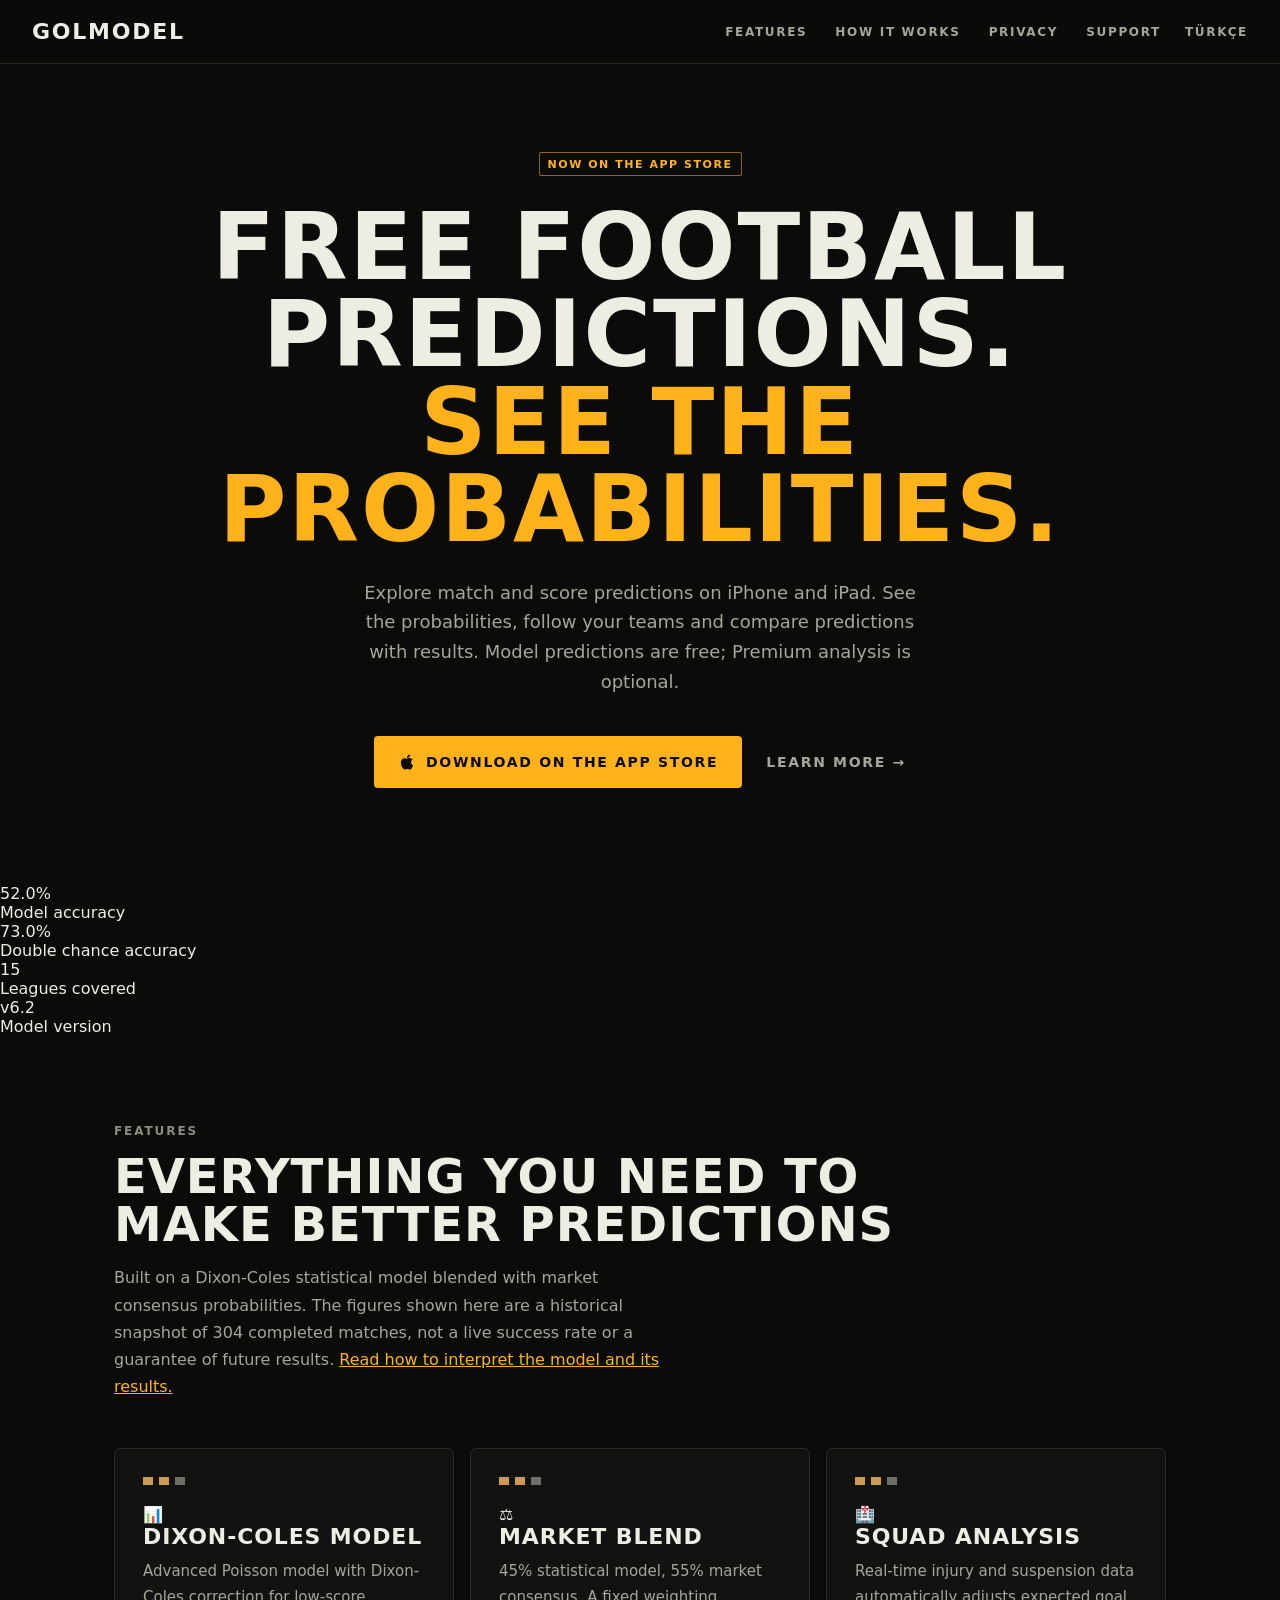
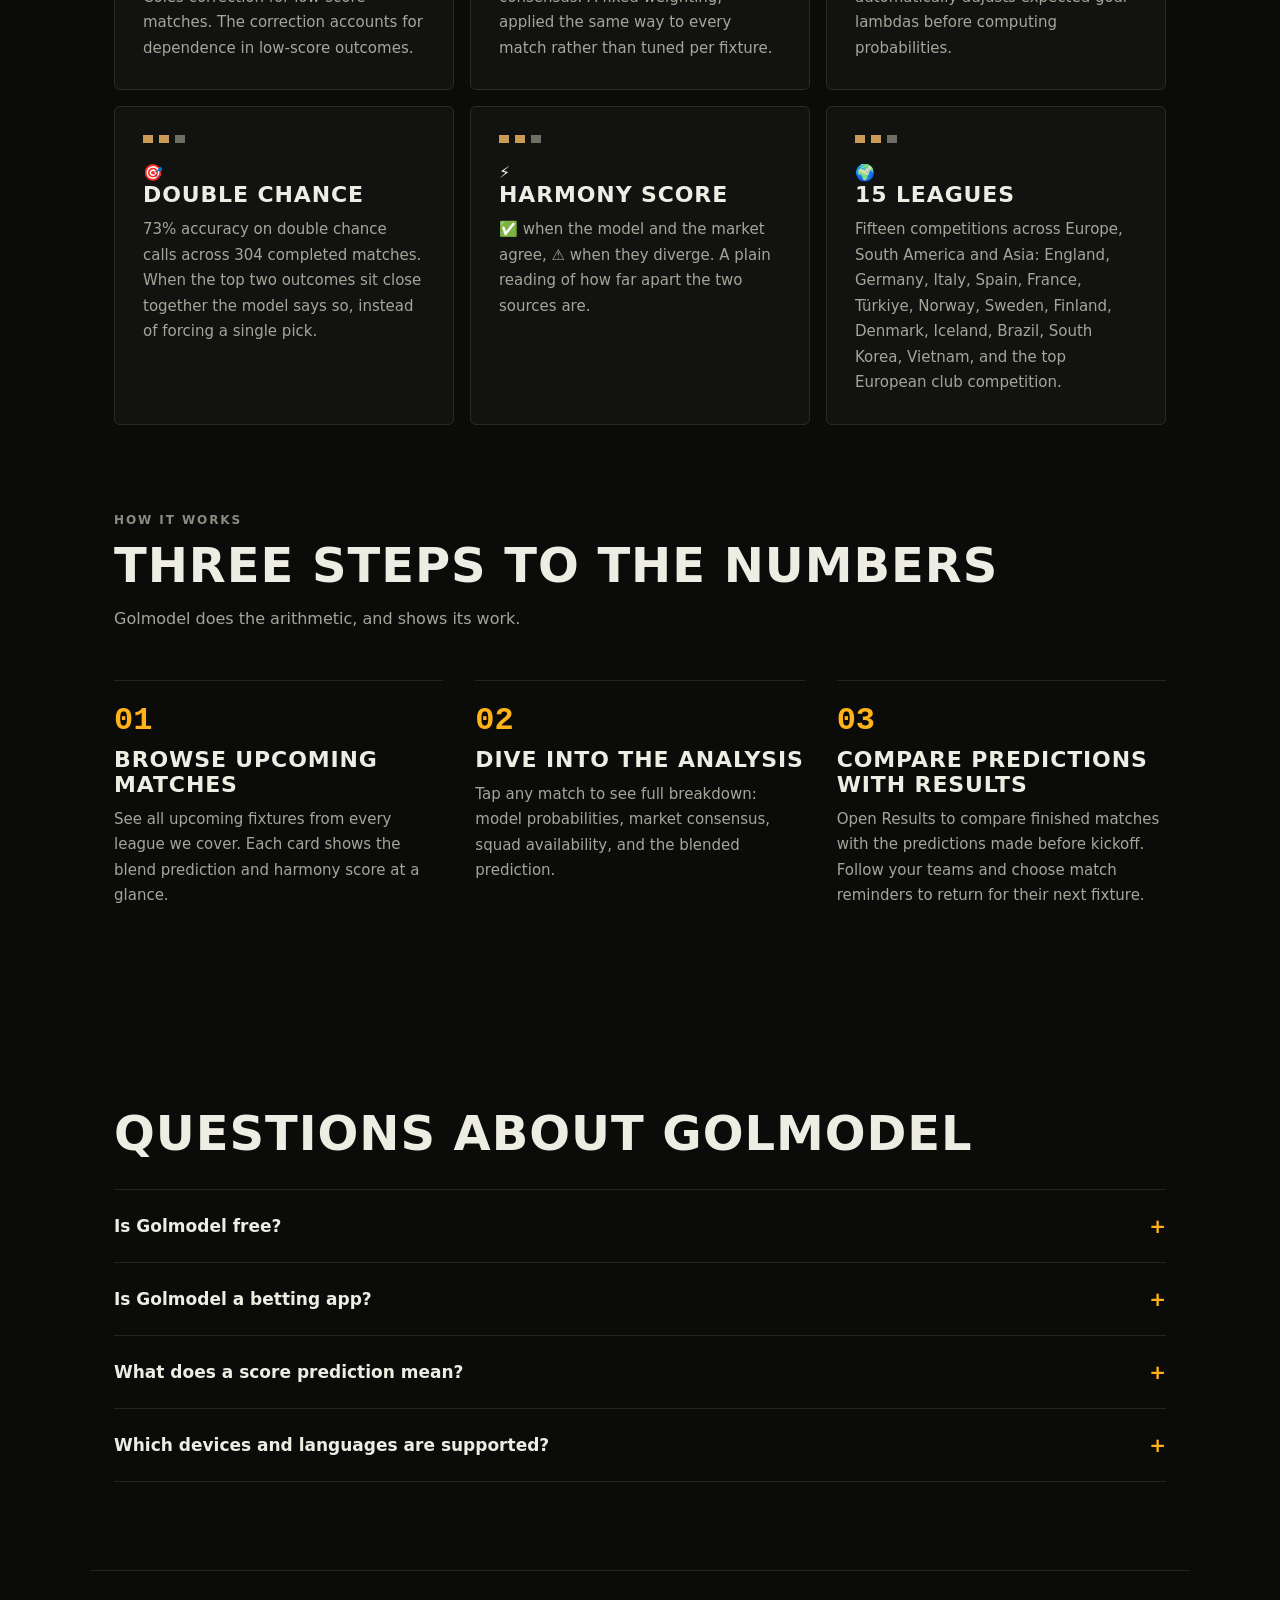
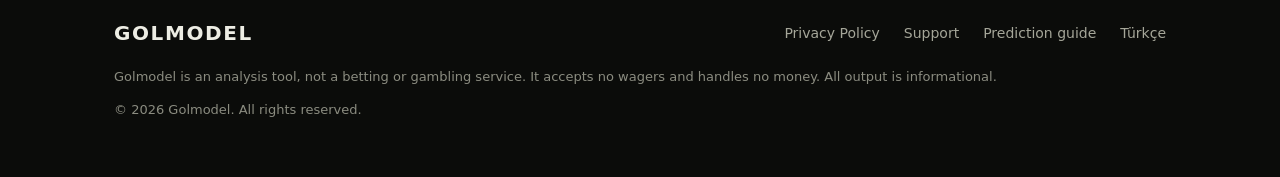
==== commit 6a0bbb5c: "Serve the site from golmodel.app Add a CNAME file so GitHub Pages publishes the site at golmodel.app" ====
--- a/index.html
+++ b/index.html
@@ -5,40 +5,31 @@
   <meta name="viewport" content="width=device-width, initial-scale=1.0">
   <title>Golmodel: Free Football Predictions for iPhone &amp; iPad</title>
   <meta name="description" content="Explore free football match predictions, score probabilities and past results. Follow your teams with Golmodel for iPhone and iPad. Optional Premium analysis.">
-  <link rel="canonical" href="https://brksp.github.io/fureca-website/">
+  <link rel="canonical" href="https://golmodel.app/">
   <meta name="robots" content="index,follow,max-image-preview:large">
   <meta name="apple-itunes-app" content="app-id=6762003027, affiliate-data=pt=119049197&amp;ct=website">
   <meta property="og:type" content="website">
   <meta property="og:site_name" content="Golmodel">
   <meta property="og:title" content="Golmodel: Free Football Predictions for iPhone &amp; iPad">
   <meta property="og:description" content="Explore free football match predictions, score probabilities and past results. Follow your teams with Golmodel for iPhone and iPad. Optional Premium analysis.">
-  <meta property="og:url" content="https://brksp.github.io/fureca-website/">
+  <meta property="og:url" content="https://golmodel.app/">
   <meta property="og:locale" content="en_US">
-  <meta property="og:image" content="https://brksp.github.io/fureca-website/assets/og-image.png">
-  <meta property="og:image:type" content="image/png">
-  <meta property="og:image:width" content="1200">
-  <meta property="og:image:height" content="630">
-  <meta property="og:image:alt" content="Golmodel: Free football predictions. See the probabilities. For iPhone and iPad.">
-  <meta name="twitter:card" content="summary_large_image">
+  <meta name="twitter:card" content="summary">
   <meta name="twitter:title" content="Golmodel: Free Football Predictions for iPhone &amp; iPad">
   <meta name="twitter:description" content="Explore free football match predictions, score probabilities and past results. Follow your teams with Golmodel for iPhone and iPad. Optional Premium analysis.">
-  <meta name="twitter:image" content="https://brksp.github.io/fureca-website/assets/og-image.png">
-  <meta name="twitter:image:alt" content="Golmodel: Free football predictions. See the probabilities. For iPhone and iPad.">
-  <link rel="alternate" hreflang="en" href="https://brksp.github.io/fureca-website/">
-  <link rel="alternate" hreflang="tr" href="https://brksp.github.io/fureca-website/tr/">
-  <link rel="alternate" hreflang="x-default" href="https://brksp.github.io/fureca-website/">
-  <script type="application/ld+json">{"@context": "https://schema.org", "@type": "WebPage", "@id": "https://brksp.github.io/fureca-website/#page", "url": "https://brksp.github.io/fureca-website/", "name": "Golmodel: Free Football Predictions for iPhone & iPad", "description": "Explore free football match predictions, score probabilities and past results. Follow your teams with Golmodel for iPhone and iPad. Optional Premium analysis.", "inLanguage": "en", "mainEntity": {"@type": "SoftwareApplication", "@id": "https://brksp.github.io/fureca-website/#app", "name": "Golmodel", "url": "https://brksp.github.io/fureca-website/", "applicationCategory": "SportsApplication", "operatingSystem": "iOS 17.0 or later; iPadOS 17.0 or later", "inLanguage": ["en", "tr"], "downloadUrl": "https://apps.apple.com/app/id6762003027", "sameAs": ["https://apps.apple.com/app/id6762003027"], "offers": {"@type": "Offer", "price": "0", "priceCurrency": "USD", "description": "Free download and model predictions; optional in-app purchases."}}}</script>
+  <link rel="alternate" hreflang="en" href="https://golmodel.app/">
+  <link rel="alternate" hreflang="tr" href="https://golmodel.app/tr/">
+  <link rel="alternate" hreflang="x-default" href="https://golmodel.app/">
+  <script type="application/ld+json">{"@context": "https://schema.org", "@type": "WebPage", "@id": "https://golmodel.app/#page", "url": "https://golmodel.app/", "name": "Golmodel: Free Football Predictions for iPhone & iPad", "description": "Explore free football match predictions, score probabilities and past results. Follow your teams with Golmodel for iPhone and iPad. Optional Premium analysis.", "inLanguage": "en", "mainEntity": {"@type": "SoftwareApplication", "@id": "https://golmodel.app/#app", "name": "Golmodel", "url": "https://golmodel.app/", "applicationCategory": "SportsApplication", "operatingSystem": "iOS 17.0 or later; iPadOS 17.0 or later", "inLanguage": ["en", "tr"], "downloadUrl": "https://apps.apple.com/app/id6762003027", "sameAs": ["https://apps.apple.com/app/id6762003027"], "offers": {"@type": "Offer", "price": "0", "priceCurrency": "USD", "description": "Free download and model predictions; optional in-app purchases."}}}</script>
 
-  <link rel="icon" type="image/png" sizes="32x32" href="assets/favicon-32.png">
-  <link rel="apple-touch-icon" href="assets/apple-touch-icon.png">
   <link rel="preconnect" href="https://fonts.googleapis.com">
-  <link href="https://fonts.googleapis.com/css2?family=Archivo:wght@400;500;600&amp;family=Big+Shoulders+Display:wght@600;700&amp;family=Doto:wght@700&amp;display=swap" rel="stylesheet">
+  <link href="https://fonts.googleapis.com/css2?family=DM+Sans:wght@300;400;500;600;700&family=DM+Mono:wght@400;500&display=swap" rel="stylesheet">
   <link rel="stylesheet" href="assets/site.css">
 </head>
 <body>
 
   <nav>
-    <a class="nav-logo" href="./"><img src="assets/app-icon-56.png" alt="" width="28" height="28">Golmodel</a>
+    <a class="nav-logo" href="./">Golmodel</a>
     <ul class="nav-links">
       <li><a href="#features">Features</a></li>
       <li><a href="#how-it-works">How it works</a></li>
@@ -49,7 +40,6 @@
   </nav>
 
   <section class="hero">
-    <div class="hero-led" aria-hidden="true"><span class="on" style="--i:0"></span><span class="on" style="--i:1"></span><span class="on" style="--i:2"></span><span class="on" style="--i:3"></span><span class="on" style="--i:4"></span><span class="on" style="--i:5"></span><span class="on" style="--i:6"></span><span class="on" style="--i:7"></span><span class="on" style="--i:8"></span><span class="on" style="--i:9"></span><span class="on" style="--i:10"></span><span class="on" style="--i:11"></span><span class="on" style="--i:12"></span><span class="gap" style="--i:13"></span><span style="--i:14"></span><span style="--i:15"></span><span style="--i:16"></span><span style="--i:17"></span><span style="--i:18"></span><span class="gap" style="--i:19"></span><span style="--i:20"></span><span style="--i:21"></span><span style="--i:22"></span><span style="--i:23"></span></div>
     <div class="hero-badge">Now on the App Store</div>
     <h1>Free football predictions.<br><span>See the probabilities.</span></h1>
     <p class="hero-sub">Explore match and score predictions on iPhone and iPad. See the probabilities, follow your teams and compare predictions with results. Model predictions are free; Premium analysis is optional.</p>
@@ -62,34 +52,59 @@
     </div>
   </section>
 
+  <div class="stats-bar">
+    <div class="stat">
+      <div class="stat-value">52.0%</div>
+      <div class="stat-label">Model accuracy</div>
+    </div>
+    <div class="stat">
+      <div class="stat-value">73.0%</div>
+      <div class="stat-label">Double chance accuracy</div>
+    </div>
+    <div class="stat">
+      <div class="stat-value">15</div>
+      <div class="stat-label">Leagues covered</div>
+    </div>
+    <div class="stat">
+      <div class="stat-value">v6.2</div>
+      <div class="stat-label">Model version</div>
+    </div>
+  </div>
+
   <section class="section" id="features">
     <div class="section-label">Features</div>
-    <h2 class="section-title">Probabilities before the match.<br>Results after it.</h2>
-    <p class="section-sub">See what each prediction stands on, then judge it against what happened. <a href="how-it-works.html">Read how the model works and how to judge its record.</a></p>
+    <h2 class="section-title">Everything you need to<br>make better predictions</h2>
+    <p class="section-sub">Built on a Dixon-Coles statistical model blended with market consensus probabilities. The figures shown here are a historical snapshot of 304 completed matches, not a live success rate or a guarantee of future results. <a href="how-it-works.html">Read how to interpret the model and its results.</a></p>
     <div class="features-grid">
       <div class="feature-card">
-        <div class="feature-title">Match and score predictions</div>
-        <div class="feature-desc">Home win, draw and away win probabilities for upcoming matches in the leagues we follow. Expected goals and the likely score are in the match detail.</div>
+        <div class="feature-icon">📊</div>
+        <div class="feature-title">Dixon-Coles Model</div>
+        <div class="feature-desc">Advanced Poisson model with Dixon-Coles correction for low-score matches. The correction accounts for dependence in low-score outcomes.</div>
       </div>
       <div class="feature-card">
-        <div class="feature-title">A transparent model</div>
-        <div class="feature-desc">A Poisson goal model with the Dixon-Coles correction for low scores. On featured matches it is blended with market consensus probabilities, 45% model and 55% market, the same weighting every time.</div>
+        <div class="feature-icon">⚖️</div>
+        <div class="feature-title">Market Blend</div>
+        <div class="feature-desc">45% statistical model, 55% market consensus. A fixed weighting, applied the same way to every match rather than tuned per fixture.</div>
       </div>
       <div class="feature-card">
-        <div class="feature-title">Every pick checked</div>
-        <div class="feature-desc">Results shows the prediction made before kickoff next to the final score. The single pick and the double chance are scored separately, hits and misses alike.</div>
+        <div class="feature-icon">🏥</div>
+        <div class="feature-title">Squad Analysis</div>
+        <div class="feature-desc">Real-time injury and suspension data automatically adjusts expected goal lambdas before computing probabilities.</div>
       </div>
       <div class="feature-card">
-        <div class="feature-title">Your teams</div>
-        <div class="feature-desc">Pick the clubs you follow and see their matches first. Optional kickoff reminders and result notifications, and a home-screen widget for what's coming up.</div>
+        <div class="feature-icon">🎯</div>
+        <div class="feature-title">Double Chance</div>
+        <div class="feature-desc">73% accuracy on double chance calls across 304 completed matches. When the top two outcomes sit close together the model says so, instead of forcing a single pick.</div>
       </div>
       <div class="feature-card">
-        <div class="feature-title">Optional Premium</div>
-        <div class="feature-desc">Model predictions and the weekly track record are free. Premium adds AI-assisted written analysis, squad news and the model and market side by side for featured matches.</div>
+        <div class="feature-icon">⚡️</div>
+        <div class="feature-title">Harmony Score</div>
+        <div class="feature-desc">✅ when the model and the market agree, ⚠️ when they diverge. A plain reading of how far apart the two sources are.</div>
       </div>
       <div class="feature-card">
-        <div class="feature-title">Leagues in several countries</div>
-        <div class="feature-desc">Leagues in several countries, including England, Germany, Spain, Italy, France and Türkiye. The Matches screen in the app shows the current fixtures.</div>
+        <div class="feature-icon">🌍</div>
+        <div class="feature-title">15 Leagues</div>
+        <div class="feature-desc">Fifteen competitions across Europe, South America and Asia: England, Germany, Italy, Spain, France, Türkiye, Norway, Sweden, Finland, Denmark, Iceland, Brazil, South Korea, Vietnam, and the top European club competition.</div>
       </div>
     </div>
   </section>
@@ -102,12 +117,12 @@
       <div class="step">
         <div class="step-num">01</div>
         <div class="step-title">Browse upcoming matches</div>
-        <div class="step-desc">See upcoming fixtures from every league we cover. Each row shows the pick, the 1 / X / 2 probabilities and the predicted score at a glance.</div>
+        <div class="step-desc">See all upcoming fixtures from every league we cover. Each card shows the blend prediction and harmony score at a glance.</div>
       </div>
       <div class="step">
         <div class="step-num">02</div>
         <div class="step-title">Dive into the analysis</div>
-        <div class="step-desc">Tap a match for the full breakdown: the model's probabilities, expected goals and the likely score; on featured matches also the market comparison, squad news and a written analysis.</div>
+        <div class="step-desc">Tap any match to see full breakdown: model probabilities, market consensus, squad availability, and the blended prediction.</div>
       </div>
       <div class="step">
         <div class="step-num">03</div>
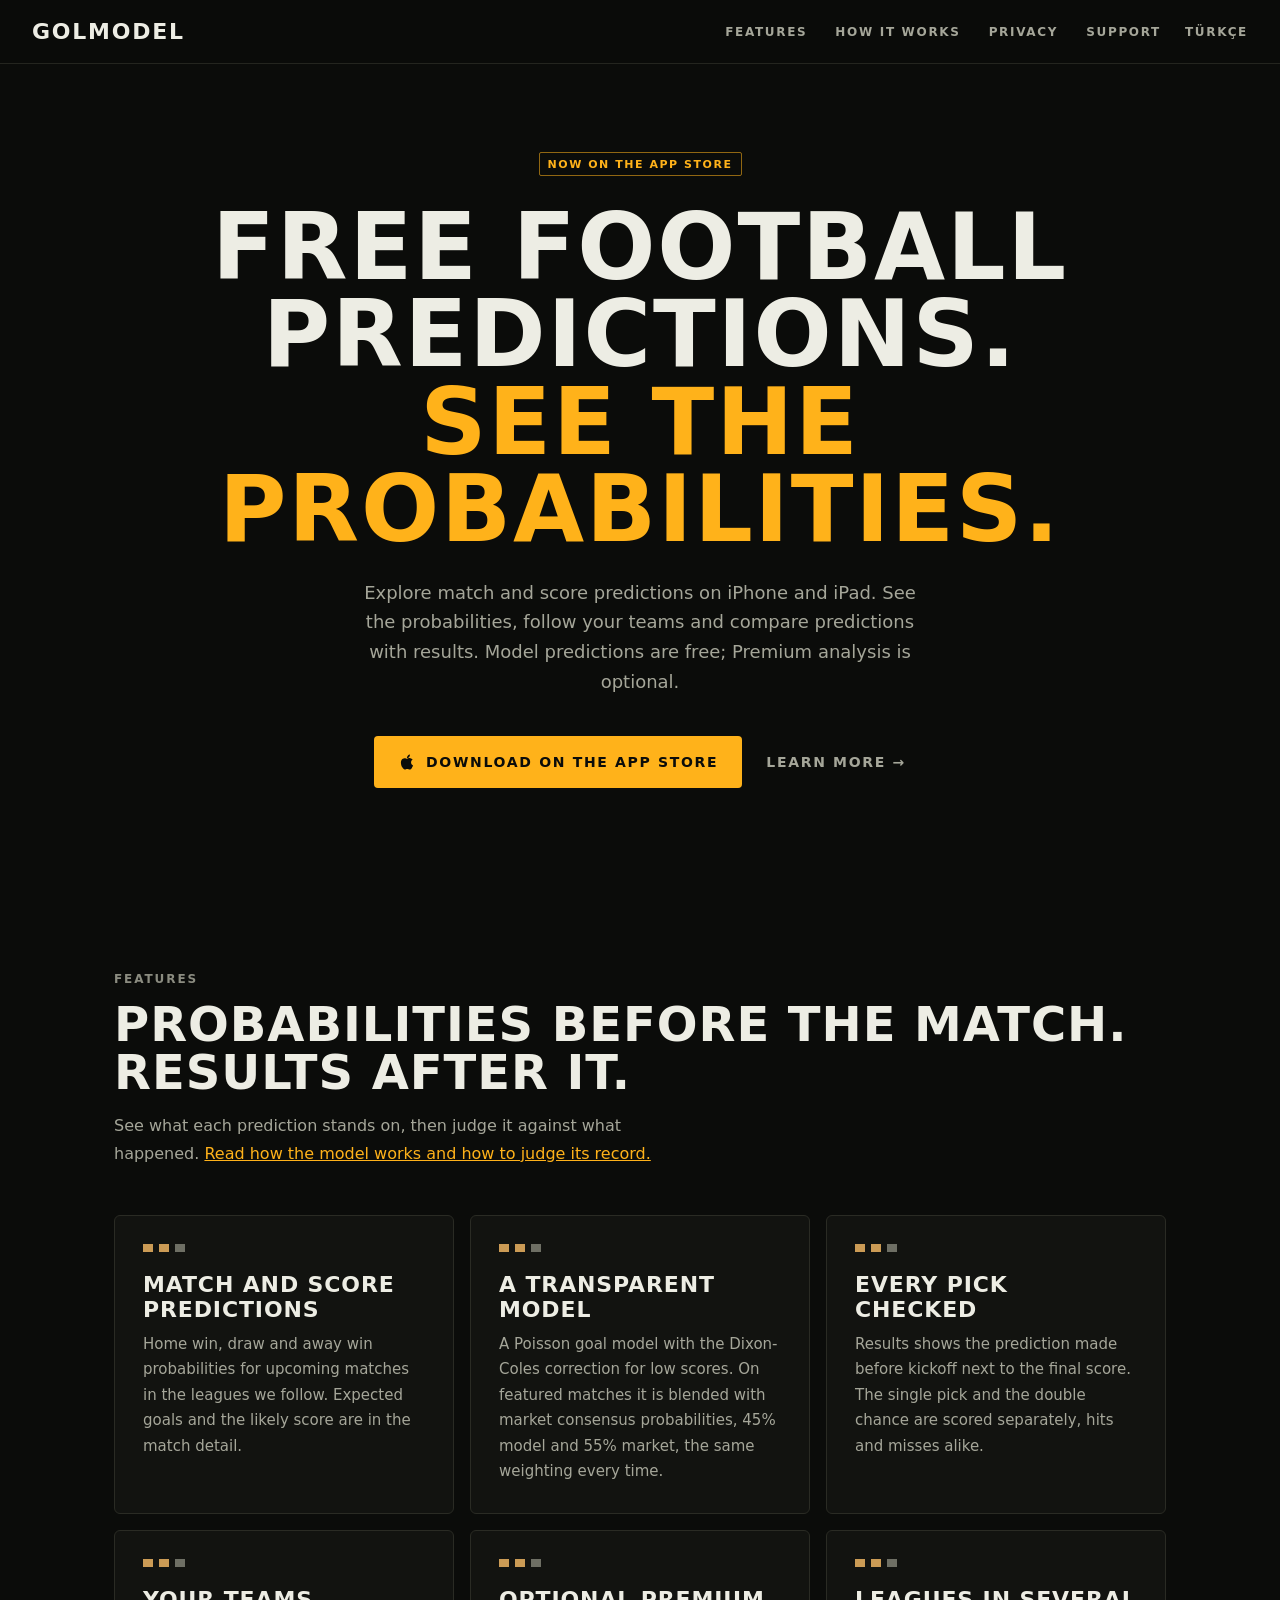
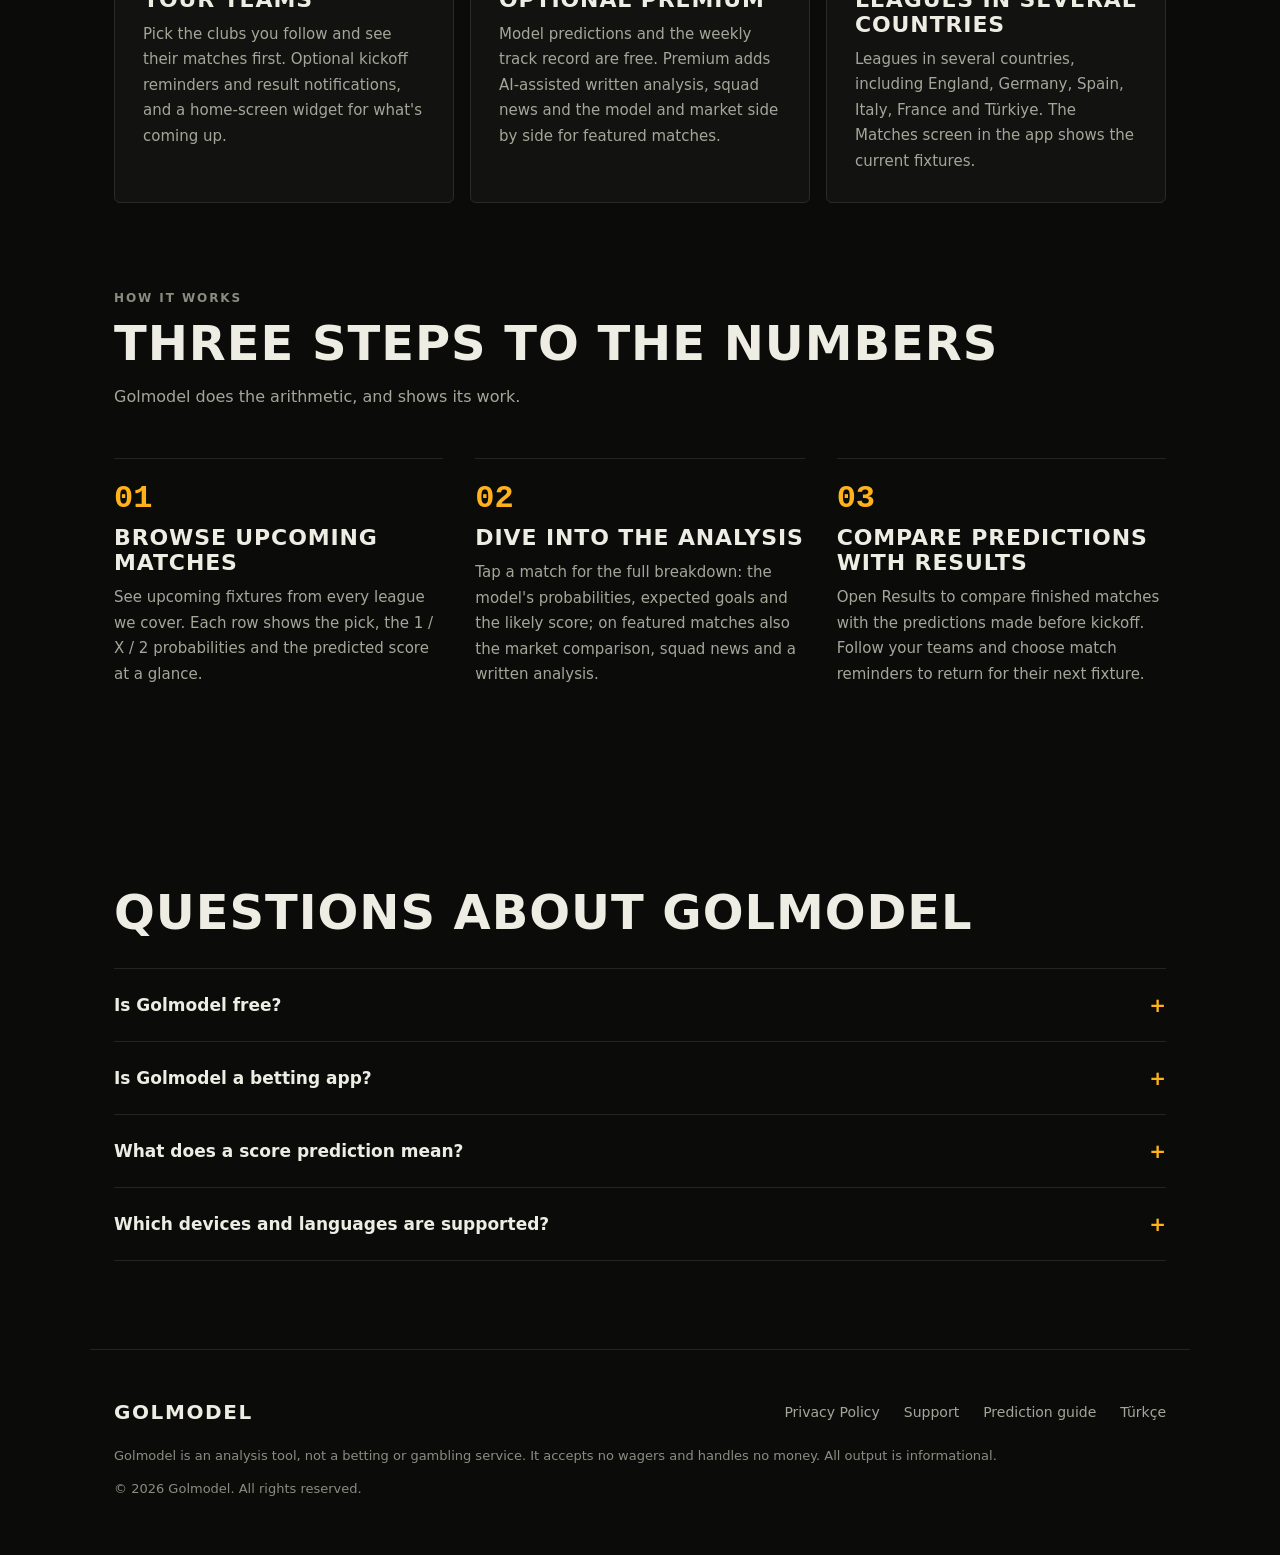
==== commit 797b503a: "Correct what the site says about leagues, accuracy and features Bring over the copy fixes from the S" ====
--- a/index.html
+++ b/index.html
@@ -52,59 +52,34 @@
     </div>
   </section>
 
-  <div class="stats-bar">
-    <div class="stat">
-      <div class="stat-value">52.0%</div>
-      <div class="stat-label">Model accuracy</div>
-    </div>
-    <div class="stat">
-      <div class="stat-value">73.0%</div>
-      <div class="stat-label">Double chance accuracy</div>
-    </div>
-    <div class="stat">
-      <div class="stat-value">15</div>
-      <div class="stat-label">Leagues covered</div>
-    </div>
-    <div class="stat">
-      <div class="stat-value">v6.2</div>
-      <div class="stat-label">Model version</div>
-    </div>
-  </div>
-
   <section class="section" id="features">
     <div class="section-label">Features</div>
-    <h2 class="section-title">Everything you need to<br>make better predictions</h2>
-    <p class="section-sub">Built on a Dixon-Coles statistical model blended with market consensus probabilities. The figures shown here are a historical snapshot of 304 completed matches, not a live success rate or a guarantee of future results. <a href="how-it-works.html">Read how to interpret the model and its results.</a></p>
+    <h2 class="section-title">Probabilities before the match.<br>Results after it.</h2>
+    <p class="section-sub">See what each prediction stands on, then judge it against what happened. <a href="how-it-works.html">Read how the model works and how to judge its record.</a></p>
     <div class="features-grid">
       <div class="feature-card">
-        <div class="feature-icon">📊</div>
-        <div class="feature-title">Dixon-Coles Model</div>
-        <div class="feature-desc">Advanced Poisson model with Dixon-Coles correction for low-score matches. The correction accounts for dependence in low-score outcomes.</div>
+        <div class="feature-title">Match and score predictions</div>
+        <div class="feature-desc">Home win, draw and away win probabilities for upcoming matches in the leagues we follow. Expected goals and the likely score are in the match detail.</div>
       </div>
       <div class="feature-card">
-        <div class="feature-icon">⚖️</div>
-        <div class="feature-title">Market Blend</div>
-        <div class="feature-desc">45% statistical model, 55% market consensus. A fixed weighting, applied the same way to every match rather than tuned per fixture.</div>
+        <div class="feature-title">A transparent model</div>
+        <div class="feature-desc">A Poisson goal model with the Dixon-Coles correction for low scores. On featured matches it is blended with market consensus probabilities, 45% model and 55% market, the same weighting every time.</div>
       </div>
       <div class="feature-card">
-        <div class="feature-icon">🏥</div>
-        <div class="feature-title">Squad Analysis</div>
-        <div class="feature-desc">Real-time injury and suspension data automatically adjusts expected goal lambdas before computing probabilities.</div>
+        <div class="feature-title">Every pick checked</div>
+        <div class="feature-desc">Results shows the prediction made before kickoff next to the final score. The single pick and the double chance are scored separately, hits and misses alike.</div>
       </div>
       <div class="feature-card">
-        <div class="feature-icon">🎯</div>
-        <div class="feature-title">Double Chance</div>
-        <div class="feature-desc">73% accuracy on double chance calls across 304 completed matches. When the top two outcomes sit close together the model says so, instead of forcing a single pick.</div>
+        <div class="feature-title">Your teams</div>
+        <div class="feature-desc">Pick the clubs you follow and see their matches first. Optional kickoff reminders and result notifications, and a home-screen widget for what's coming up.</div>
       </div>
       <div class="feature-card">
-        <div class="feature-icon">⚡️</div>
-        <div class="feature-title">Harmony Score</div>
-        <div class="feature-desc">✅ when the model and the market agree, ⚠️ when they diverge. A plain reading of how far apart the two sources are.</div>
+        <div class="feature-title">Optional Premium</div>
+        <div class="feature-desc">Model predictions and the weekly track record are free. Premium adds AI-assisted written analysis, squad news and the model and market side by side for featured matches.</div>
       </div>
       <div class="feature-card">
-        <div class="feature-icon">🌍</div>
-        <div class="feature-title">15 Leagues</div>
-        <div class="feature-desc">Fifteen competitions across Europe, South America and Asia: England, Germany, Italy, Spain, France, Türkiye, Norway, Sweden, Finland, Denmark, Iceland, Brazil, South Korea, Vietnam, and the top European club competition.</div>
+        <div class="feature-title">Leagues in several countries</div>
+        <div class="feature-desc">Leagues in several countries, including England, Germany, Spain, Italy, France and Türkiye. The Matches screen in the app shows the current fixtures.</div>
       </div>
     </div>
   </section>
@@ -117,12 +92,12 @@
       <div class="step">
         <div class="step-num">01</div>
         <div class="step-title">Browse upcoming matches</div>
-        <div class="step-desc">See all upcoming fixtures from every league we cover. Each card shows the blend prediction and harmony score at a glance.</div>
+        <div class="step-desc">See upcoming fixtures from every league we cover. Each row shows the pick, the 1 / X / 2 probabilities and the predicted score at a glance.</div>
       </div>
       <div class="step">
         <div class="step-num">02</div>
         <div class="step-title">Dive into the analysis</div>
-        <div class="step-desc">Tap any match to see full breakdown: model probabilities, market consensus, squad availability, and the blended prediction.</div>
+        <div class="step-desc">Tap a match for the full breakdown: the model's probabilities, expected goals and the likely score; on featured matches also the market comparison, squad news and a written analysis.</div>
       </div>
       <div class="step">
         <div class="step-num">03</div>
